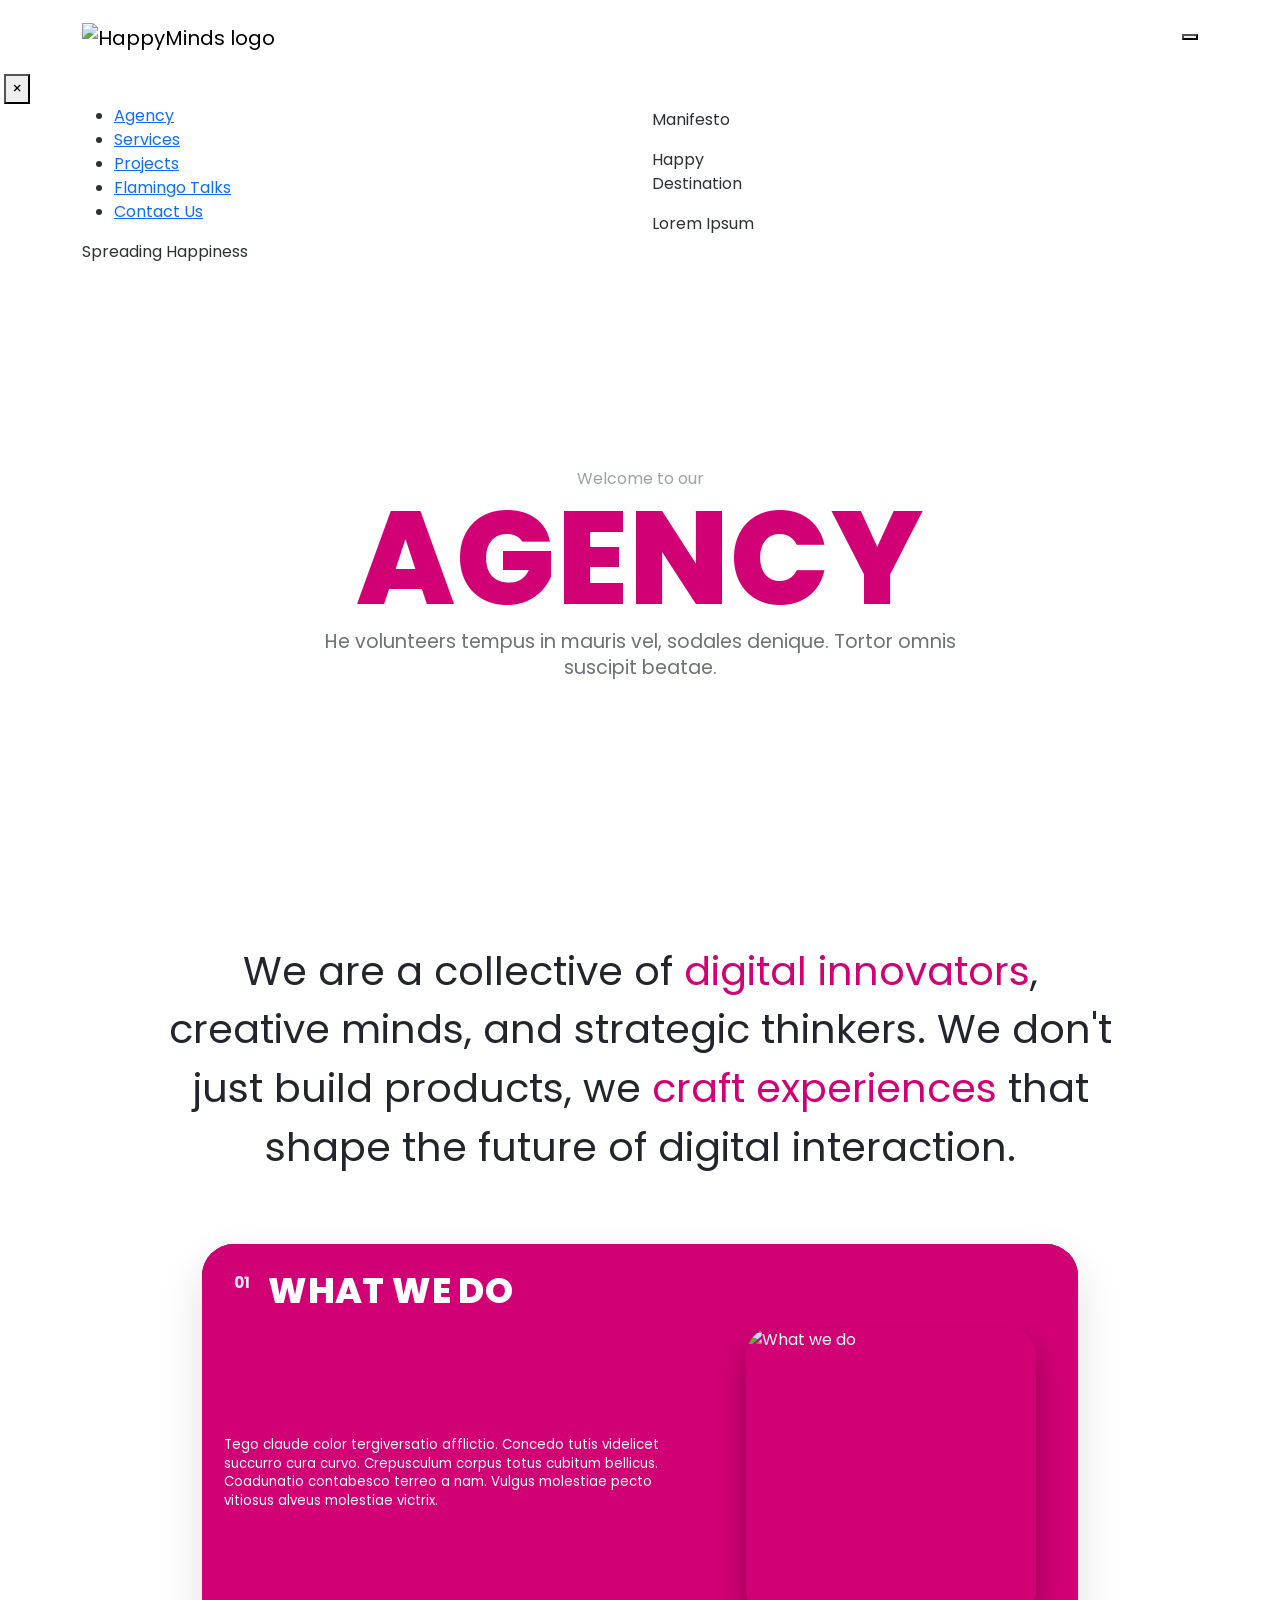
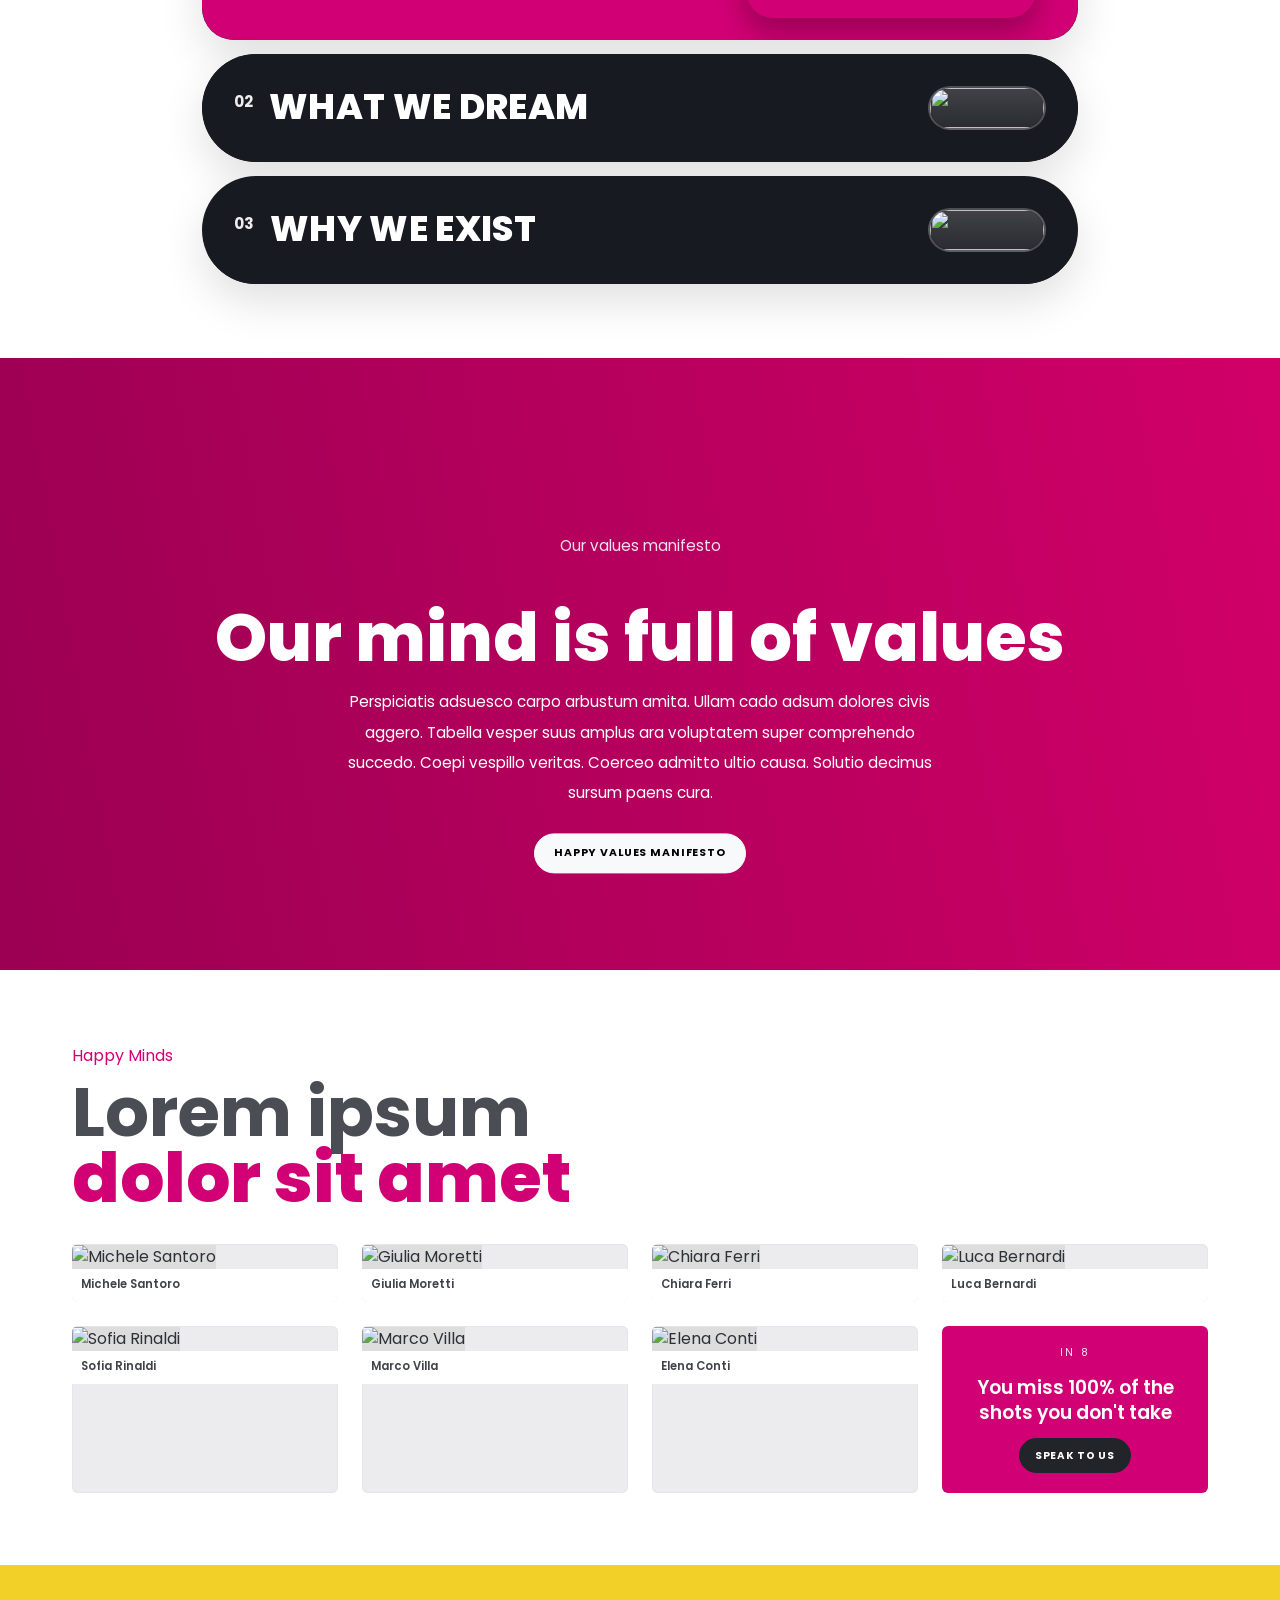
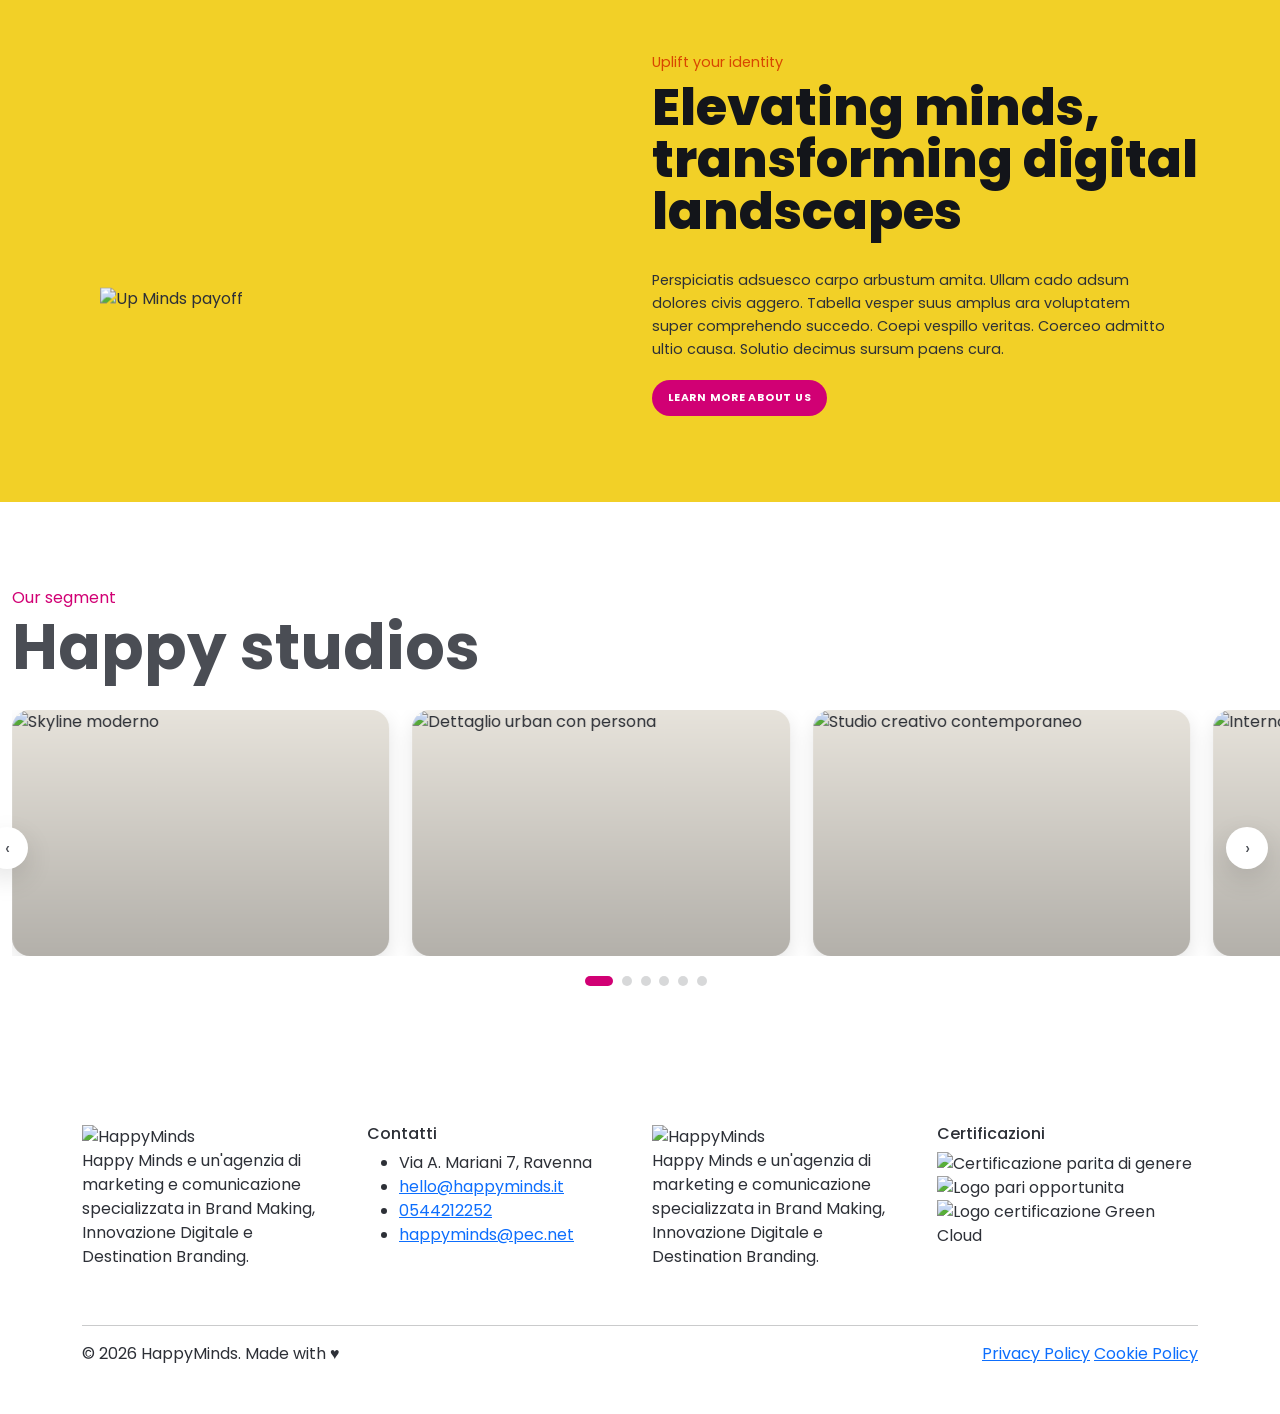
==== agency.html @ eda01fbb "Add files via upload" ====
﻿<!doctype html>
<html lang="it">
<head>
  <meta charset="utf-8" />
  <meta name="viewport" content="width=device-width, initial-scale=1" />
  <title>HappyMinds - Agency</title>
  <link href="https://cdn.jsdelivr.net/npm/bootstrap@5.3.3/dist/css/bootstrap.min.css" rel="stylesheet">
  <link rel="stylesheet" href="assets/css/variables.css">
  <link rel="stylesheet" href="assets/css/layout.css">
  <link rel="preconnect" href="https://fonts.googleapis.com">
  <link rel="preconnect" href="https://fonts.gstatic.com" crossorigin>
  <link href="https://fonts.googleapis.com/css2?family=Barlow+Condensed:wght@600;700;800&family=Poppins:wght@400;500;600;700;800;900&display=swap" rel="stylesheet">
  <style>
    :root {
      --magenta: #d10074;
      --yellow: #f2d027;
      --dark: #171a20;
      --paper: #f2f2f3;
      --text: #2d3037;
      --muted: #656973;
      --soft-stroke: #e8e9ec;
    }

    body {
      margin: 0;
      font-family: "Poppins", sans-serif;
      color: var(--text);
      overflow-x: hidden;
    }

    .container-xl {
      max-width: 1160px;
    }

    .hero {
      position: relative;
      min-height: 620px;
      background:
        linear-gradient(180deg, rgba(255,255,255,.2) 0%, rgba(255,255,255,.38) 100%),
        url("assets/img/background testata agency.jpg") center center / cover no-repeat;
      display: flex;
      align-items: center;
      overflow: hidden;
      isolation: isolate;
    }

    .hero-copy {
      text-align: center;
      width: 100%;
    }

    .hero-copy .kicker {
      color: #99A1AF;
      margin-bottom: .55rem;
    }

    .hero-copy h1 {
      color: var(--magenta);
      font-weight: 800;
      letter-spacing: .01em;
      text-transform: uppercase;
      margin: 0;
      line-height: .9;
      font-size: clamp(4rem, 11vw, 8.2rem);
    }

    .hero-copy .sub {
      margin: .7rem auto 0;
      color: #6d717a;
      font-size: 1.2rem;
      max-width: 50vw;
      line-height: 1.35;
    }

    .hero-mark {
      color: var(--magenta);
      font-size: 1.15rem;
      margin-top: .8rem;
      line-height: 1;
    }

    .intro {
      padding: 58px 0 52px;
    }

    .intro .statement {
      font-size: clamp(1.6rem, 3.1vw, 2.96rem);
      line-height: 1.48;
      text-align: center;
      max-width: 980px;
      margin: 0 auto;
      font-weight: 400;
      color: #22252b;
    }

    .intro .statement .mag {
      color: var(--magenta);
    }

    .accordion-shell {
      padding: 16px 0 60px;
    }

    .accordion-wrap {
      max-width: 900px;
      margin-inline: auto;
    }

    .what-accordion .accordion-item {
      border: 0;
      margin-bottom: 14px;
      background: var(--dark);
      border-radius: 999px;
      overflow: hidden;
      box-shadow: 0 18px 44px rgba(16, 9, 14, .12);
    }

    .what-accordion .accordion-button {
      border-radius: 999px;
      background: var(--dark);
      color: #fff;
      font-size: clamp(2rem, 2.8vw, 2.95rem);
      text-transform: uppercase;
      letter-spacing: .01em;
      box-shadow: none;
      padding: 2rem;
      gap: .8rem;
      min-height: 82px;
      align-items: center;
    }

    .what-accordion .accordion-button::after {
      display: none;
    }

    .what-accordion .accordion-button .num {
      font-family: "Poppins", sans-serif;
      font-size: .95rem;
      letter-spacing: .02em;
      opacity: .92;
      font-weight: 700;
      margin-right: .15rem;
      align-self: flex-start;
      margin-top: .42rem;
      min-width: 1.2rem;
    }

    .what-accordion .accordion-button:not(.collapsed) {
      background: var(--magenta);
      color: #fff;
      border-radius: 2rem 2rem 0 0;
      padding-top: 1.45rem;
      padding-right: 1.35rem;
      padding-bottom: .75rem;
    }

    .what-accordion .accordion-body {
      margin-top: 0;
      border-radius: 0 0 2rem 2rem;
      padding: .12rem 1.35rem 1.35rem;
      background: var(--magenta);
      color: #fff;
    }

    .what-accordion .accordion-item:has(.accordion-button:not(.collapsed)) {
      border-radius: 2rem;
    }

    .what-accordion .accordion-title {
      display: block;
      line-height: .92;
      font-weight: 800;
      flex: 1 1 auto;
    }

    .what-accordion .accordion-button.collapsed .accordion-title {
      max-width: none;
      white-space: nowrap;
    }

    .what-accordion .accordion-button:not(.collapsed) .accordion-title {
      white-space: normal;
    }

    .what-lead {
      font-size: .83rem;
      line-height: 1.42;
      margin: 0;
    }

    .what-img {
      width: min(100%, 290px);
      aspect-ratio: 1;
      border-radius: 1.7rem;
      object-fit: cover;
      display: block;
      margin-inline: auto;
      box-shadow: 0 14px 28px rgba(0,0,0,.28);
    }

    .accordion-thumb {
      margin-left: auto;
      border-radius: 999px;
      width: 118px;
      height: 44px;
      border: 2px solid rgba(255,255,255,.16);
      background: linear-gradient(180deg, rgba(255,255,255,.18) 0%, rgba(255,255,255,.08) 100%);
      overflow: hidden;
      flex: 0 0 auto;
      box-shadow: inset 0 0 0 1px rgba(0,0,0,.12);
      transition: width .2s ease, opacity .2s ease, margin .2s ease, border-width .2s ease;
    }

    .accordion-thumb img {
      width: 100%;
      height: 100%;
      object-fit: cover;
      display: block;
    }

    .what-accordion .accordion-button:not(.collapsed) .accordion-thumb {
      width: 0;
      opacity: 0;
      margin-left: 0;
      border-width: 0;
    }

    .what-accordion .accordion-body .row {
      align-items: center;
      --bs-gutter-x: 1.8rem;
    }

    .values {
      position: relative;
      padding: 15vh 0;
      background: linear-gradient(-100deg, #D10068 0%, #9B0052 100%);
      color: #fff;
      overflow: hidden;
      isolation: isolate;
    }

    .values::before {
      content: "";
      position: absolute;
      inset: 0;
      background: url("assets/img/wordcloud 1.png") center center / cover no-repeat;
      z-index: 0;
      pointer-events: none;
      transform: translate3d(0, var(--parallax-bg, 0px), 0) scale(1.06);
      transform-origin: center center;
    }

    .values-inner {
      max-width: 70vw;
      margin-inline: auto;
      text-align: center;
      position: relative;
      z-index: 1;
      transform: translate3d(0, var(--parallax-content, 0px), 0);
    }

    .values .kicker {
      margin-bottom: 5vh;
      opacity: .88;
    }

    .values h2 {
      font-size: clamp(2.3rem, 5.2vw, 4.35rem);
      line-height: .95;
      font-weight: 800;
      margin-bottom: 1.1rem;
    }

    .values p {
      margin: 0 auto 1.5rem;
      max-width: 600px;
      font-size: .95rem;
      line-height: 2;
    }

    .btn-manifesto {
      border-radius: 999px;
      font-size: .67rem;
      text-transform: uppercase;
      letter-spacing: .08em;
      padding: .68rem 1.2rem;
      font-weight: 700;
    }

    .flamingos {
      padding: 74px 0 72px;
    }

    .flamingos .kicker {
      color: var(--magenta);
      margin-bottom: .7rem;
    }

    .flamingos h2 {
      font-size: clamp(2.35rem, 5.4vw, 4.8rem);
      line-height: .96;
      margin-bottom: 2.05rem;
      font-weight: 700;
      color: #4a4d54;
    }

    .flamingos h2 .mag {
      color: var(--magenta);
      font-weight: 800;
    }

    .member-card {
      display: block;
      border: 0;
      border-radius: 6px;
      overflow: hidden;
      background: #ececef;
      box-shadow: inset 0 0 0 1px #e4e6ea;
      height: 100%;
      color: inherit;
      text-decoration: none;
      transition: transform 0.22s ease, box-shadow 0.22s ease;
    }

    .member-card:hover {
      transform: translateY(-4px);
      box-shadow: 0 16px 34px rgba(26, 26, 26, 0.1), inset 0 0 0 1px #e4e6ea;
    }

    .member-card img {
      width: 100%;
      aspect-ratio: 1 / 1.06;
      object-fit: cover;
      background: #ddd;
    }

    .member-card .meta {
      font-size: .72rem;
      font-weight: 600;
      color: #3f4249;
      padding: .45rem .55rem .56rem;
      background: #fff;
    }

    .cta-member {
      background: var(--magenta);
      color: #fff;
      border: 0;
      border-radius: 6px;
      min-height: 100%;
      display: flex;
      align-items: center;
      justify-content: center;
      text-align: center;
      padding: 1.2rem;
    }

    .cta-member h3 {
      font-size: 1.18rem;
      line-height: 1.28;
      margin: 0 0 .8rem;
      font-weight: 600;
    }

    .cta-member .btn {
      border-radius: 999px;
      font-size: .64rem;
      text-transform: uppercase;
      letter-spacing: .07em;
      padding: .58rem .94rem;
      font-weight: 700;
    }

    .uplift {
      background:
        var(--yellow) url("assets/img/texture-upminds-desktop.jpg") center calc(50% + var(--parallax-bg, 0px)) / cover no-repeat;
      padding: 86px 0;
    }

    .uplift-graphic {
      min-height: 320px;
      border-radius: 3px;
      display: grid;
      place-items: center;
      position: relative;
      overflow: hidden;
      padding: 1.5rem;
      transform: translate3d(0, var(--parallax-content, 0px), 0);
    }

    .uplift-graphic::after {
      display: none;
    }

    .uplift-graphic img {
      max-width: min(100%, 500px);
      width: 100%;
      height: auto;
      display: block;
      object-fit: contain;
    }

    .uplift-copy .kicker {
      color: #d84600;
      margin-bottom: .46rem;
    }

    .uplift-copy h2 {
      font-size: clamp(2.25rem, 4vw, 3.6rem);
      line-height: 1.02;
      margin-bottom: 2rem;
      color: #13151a;
      font-weight: 800;
    }

    .uplift-copy p {
      font-size: .9rem;
      line-height: 1.58;
      max-width: 520px;
      margin-bottom: 1.2rem;
    }

    .uplift-copy .btn {
      border-radius: 999px;
      background: var(--magenta);
      border: 0;
      color: #fff;
      font-size: .67rem;
      text-transform: uppercase;
      letter-spacing: .07em;
      padding: .64rem 1rem;
      font-weight: 700;
    }

    .studios {
      padding: 84px 0 90px;
    }

    .studios .container-xxl {
      padding-inline: calc(var(--bs-gutter-x) * .5);
    }

    .studios .kicker {
      color: var(--magenta);
      margin-bottom: .52rem;
    }

    .studios h2 {
      font-size: clamp(2.35rem, 4.9vw, 4.35rem);
      color: #4a4d54;
      line-height: .95;
      margin-bottom: 2rem;
      font-weight: 700;
    }

    .studios-carousel {
      position: relative;
      --studios-gap: clamp(16px, 1.8vw, 24px);
      --studios-peek: clamp(42px, 7vw, 96px);
      --studio-cols: 3;
      --studios-arrow-offset: clamp(10px, 2vw, 28px);
      padding-inline: 0;
      margin-right: calc(50% - 50vw);
    }

    .studios-viewport {
      overflow: hidden;
    }

    .studios-track {
      display: flex;
      gap: var(--studios-gap);
      transition: transform .45s cubic-bezier(.22, 1, .36, 1);
      will-change: transform;
    }

    .studio-slide {
      flex: 0 0 calc((100% - ((var(--studio-cols) - 1) * var(--studios-gap)) - var(--studios-peek)) / var(--studio-cols));
    }

    .studios-nav {
      display: flex;
      align-items: center;
      justify-content: center;
      margin-top: 1.25rem;
    }

    .studios-arrow {
      position: absolute;
      top: 50%;
      transform: translateY(-50%);
      width: 42px;
      height: 42px;
      background: #ffffff;
      border: 0;
      border-radius: 999px;
      box-shadow: 0 10px 28px rgba(0,0,0,.12);
      display: inline-flex;
      align-items: center;
      justify-content: center;
      color: #4a4d54;
      transition: transform .2s ease, opacity .2s ease;
    }

    .studios-arrow[data-studios-prev] {
      left: calc(-1 * var(--studios-arrow-offset));
    }

    .studios-arrow[data-studios-next] {
      right: max(12px, env(safe-area-inset-right));
    }

    .studios-arrow:hover {
      transform: translateY(calc(-50% - 1px));
    }

    .studios-arrow:disabled {
      opacity: .45;
      cursor: default;
      transform: translateY(-50%);
    }

    .studios-arrow span {
      font-size: 1.15rem;
      line-height: 1;
    }

    .studios-indicators {
      display: inline-flex;
      align-items: center;
      gap: .55rem;
    }

    .studios-indicator {
      width: 10px;
      height: 10px;
      border-radius: 999px;
      border: 0;
      padding: 0;
      background: rgba(74, 77, 84, .22);
      transition: width .25s ease, background-color .25s ease;
    }

    .studios-indicator.is-active {
      width: 28px;
      background: var(--magenta);
    }

    .studio-card,
    .studio-img {
      border-radius: 18px;
      min-height: 246px;
      height: 100%;
    }

    .studio-card {
      position: relative;
      overflow: hidden;
      background: #ebe7df;
      border: 0;
      box-shadow: 0 8px 22px rgba(0,0,0,.11);
    }

    .studio-note {
      position: absolute;
      left: 16px;
      right: 16px;
      bottom: 16px;
      background: rgba(255,255,255,.82);
      backdrop-filter: blur(6px);
      border-radius: 12px;
      padding: .92rem .96rem;
      box-shadow: 0 2px 8px rgba(0,0,0,.08);
      opacity: 0;
      transform: translateY(16px);
      transition: opacity .25s ease, transform .25s ease;
      z-index: 2;
    }

    .studio-note h6 {
      margin: 0 0 .32rem;
      font-size: .85rem;
      font-weight: 700;
      color: #2f3137;
    }

    .studio-note p {
      margin: 0;
      font-size: .73rem;
      color: #575b64;
      line-height: 1.4;
    }

    .studio-img {
      width: 100%;
      object-fit: cover;
      box-shadow: 0 8px 20px rgba(0,0,0,.11);
      display: block;
    }

    .studio-card::after {
      content: "";
      position: absolute;
      inset: 0;
      background: linear-gradient(180deg, rgba(0,0,0,.02) 0%, rgba(0,0,0,.24) 100%);
      z-index: 1;
      pointer-events: none;
    }

    .studio-card:hover .studio-note,
    .studio-card:focus-within .studio-note {
      opacity: 1;
      transform: translateY(0);
    }

    @media (max-width: 991px) {
      .hero {
        min-height: 540px;
      }

      .hero-copy {
        margin-top: 52px;
      }

      .accordion-wrap {
        max-width: 720px;
      }

      .values,
      .flamingos,
      .uplift,
      .studios {
        padding-block: 64px;
      }

      .studios-carousel {
        --studio-cols: 2;
        --studios-peek: 74px;
        --studios-arrow-offset: 0px;
      }
    }

    @media (max-width: 767px) {
      .hero-copy .sub {
        font-size: .74rem;
      }

      .intro {
        padding: 46px 0 38px;
      }

      .intro .statement {
        font-size: clamp(1.3rem, 6.5vw, 2rem);
      }

      .accordion-shell {
        padding: 8px 0 48px;
      }

      .what-accordion .accordion-button {
        font-size: 1.42rem;
        min-height: 70px;
        padding: .82rem .95rem;
        gap: .68rem;
      }

      .what-accordion .accordion-button .num {
        font-size: .8rem;
        margin-top: .25rem;
      }

      .what-accordion .accordion-body {
        padding: .15rem .95rem .95rem;
      }

      .what-accordion .accordion-title {
        max-width: none;
      }

      .accordion-thumb {
        width: 78px;
        height: 34px;
      }

      .what-lead {
        max-width: 100%;
      }

      .what-img {
        width: min(100%, 240px);
      }

      .values h2,
      .flamingos h2,
      .studios h2,
      .uplift-copy h2 {
        line-height: 1;
      }

      .studio-card,
      .studio-img {
        min-height: 214px;
      }

      .studios-carousel {
        --studio-cols: 1;
        --studios-peek: 54px;
        margin-right: calc(50% - 50vw);
      }

      .studio-note {
        opacity: 1;
        transform: none;
      }

      .studios-arrow {
        display: none;
      }
    }

    @media (prefers-reduced-motion: reduce) {
      .values::before,
      .values-inner,
      .uplift,
      .uplift-graphic {
        transform: none !important;
      }
    }
  </style>
</head>
<body>
  <!-- Global Navbar Component -->
<!-- Bootstrap 5.3 required -->
<nav class="navbar navbar-agency navbar-agency--inner py-3">
  <div class="container d-flex justify-content-between align-items-center">
    <a class="navbar-brand" href="index.html" aria-label="HappyMinds home">
      <img class="navbar-logo" src="assets/img/logo menu dark.png" alt="HappyMinds logo">
    </a>
    <button class="menu-toggle" type="button" aria-label="Open menu" data-overlay-open>
      <span class="menu-lines" aria-hidden="true"></span>
    </button>
  </div>
</nav>

<div class="agency-overlay" id="agencyOverlay" aria-hidden="true">
  <img class="overlay-watermark" src="assets/img/logo menu light.png" alt="" aria-hidden="true">
  <button class="overlay-close" type="button" aria-label="Close menu" data-overlay-close>×</button>

  <div class="container overlay-content d-flex flex-column">
    <div class="row g-4 flex-grow-1 align-items-center">
      <div class="col-md-6 d-flex flex-column justify-content-center">
        <ul class="overlay-nav">
          <li><a href="agency.html" data-overlay-link>Agency</a></li>
          <li><a href="#services" data-overlay-link>Services</a></li>
          <li><a href="projects.html" data-overlay-link>Projects</a></li>
          <li><a href="#flamingo-talks" data-overlay-link>Flamingo Talks</a></li>
          <li><a href="#contact" data-overlay-link>Contact Us</a></li>
        </ul>
      </div>

      <div class="col-md-6 d-flex flex-column justify-content-center gap-3">
        <div class="overlay-box">Manifesto</div>
        <div class="overlay-box">Happy<br>Destination</div>
        <div class="overlay-box">Lorem Ipsum</div>
      </div>
    </div>

    <div class="overlay-footer-note">Spreading Happiness</div>
  </div>
</div>

<script>
  (function () {
    var overlay = document.getElementById('agencyOverlay');
    var openBtn = document.querySelector('[data-overlay-open]');
    var closeBtn = document.querySelector('[data-overlay-close]');
    var links = document.querySelectorAll('[data-overlay-link]');

    if (!overlay || !openBtn || !closeBtn) return;

    var openOverlay = function () {
      overlay.classList.add('active');
      overlay.setAttribute('aria-hidden', 'false');
      document.body.classList.add('overlay-open');
    };

    var closeOverlay = function () {
      overlay.classList.remove('active');
      overlay.setAttribute('aria-hidden', 'true');
      document.body.classList.remove('overlay-open');
    };

    openBtn.addEventListener('click', openOverlay);
    closeBtn.addEventListener('click', closeOverlay);

    links.forEach(function (link) {
      link.addEventListener('click', closeOverlay);
    });

    document.addEventListener('keydown', function (event) {
      if (event.key === 'Escape') {
        closeOverlay();
      }
    });
  })();
</script>
<header class="hero container-fluid px-0">
    <div class="container-xl hero-copy">
      <p class="kicker">Welcome to our</p>
      <h1 class="display-1">Agency</h1>
      <p class="sub">He volunteers tempus in mauris vel, sodales denique. Tortor omnis suscipit beatae.</p>
    </div>
  </header>

  <main>
    <section class="intro">
      <div class="container-xl">
        <p class="statement">
          We are a collective of <span class="mag">digital innovators</span>,<br>
          creative minds, and strategic thinkers. We don't just build products, we <span class="mag">craft experiences</span>
          that shape the future of digital interaction.
        </p>
      </div>
    </section>

    <section class="accordion-shell" id="services">
      <div class="container-xl accordion-wrap">
        <div class="accordion what-accordion" id="whatAccordion">
          <div class="accordion-item">
            <h2 class="accordion-header" id="headingOne">
              <button class="accordion-button" type="button" data-bs-toggle="collapse" data-bs-target="#collapseOne" aria-expanded="true" aria-controls="collapseOne">
                <span class="num">01</span>
                <span class="accordion-title">What We Do</span>
                <span class="accordion-thumb" aria-hidden="true">
                  <img src="https://images.unsplash.com/photo-1517701550927-30cf4ba1f2f0?q=80&w=900&auto=format&fit=crop" alt="">
                </span>
              </button>
            </h2>
            <div id="collapseOne" class="accordion-collapse collapse show" aria-labelledby="headingOne" data-bs-parent="#whatAccordion">
              <div class="accordion-body">
                <div class="row g-3 align-items-center">
                  <div class="col-md-7">
                    <p class="what-lead">
                      Tego claude color tergiversatio afflictio. Concedo tutis videlicet succurro cura curvo.
                      Crepusculum corpus totus cubitum bellicus. Coadunatio contabesco terreo a nam. Vulgus molestiae
                      pecto vitiosus alveus molestiae victrix.
                    </p>
                  </div>
                  <div class="col-md-5">
                    <img class="what-img" src="https://images.unsplash.com/photo-1517701550927-30cf4ba1f2f0?q=80&w=900&auto=format&fit=crop" alt="What we do">
                  </div>
                </div>
              </div>
            </div>
          </div>

          <div class="accordion-item">
            <h2 class="accordion-header" id="headingTwo">
              <button class="accordion-button collapsed" type="button" data-bs-toggle="collapse" data-bs-target="#collapseTwo" aria-expanded="false" aria-controls="collapseTwo">
                <span class="num">02</span>
                <span class="accordion-title">What We Dream</span>
                <span class="accordion-thumb" aria-hidden="true">
                  <img src="https://images.unsplash.com/photo-1498050108023-c5249f4df085?q=80&w=900&auto=format&fit=crop" alt="">
                </span>
              </button>
            </h2>
            <div id="collapseTwo" class="accordion-collapse collapse" aria-labelledby="headingTwo" data-bs-parent="#whatAccordion">
              <div class="accordion-body">
                <div class="row g-3 align-items-center">
                  <div class="col-md-7">
                    <p class="what-lead">
                      Immaginiamo ecosistemi creativi dove strategia, tecnologia e cultura visiva convivono in modo naturale.
                      Ogni progetto nasce per espandere possibilita, non per replicare formule gia viste.
                    </p>
                  </div>
                  <div class="col-md-5">
                    <img class="what-img" src="https://images.unsplash.com/photo-1498050108023-c5249f4df085?q=80&w=900&auto=format&fit=crop" alt="What we dream">
                  </div>
                </div>
              </div>
            </div>
          </div>

          <div class="accordion-item">
            <h2 class="accordion-header" id="headingThree">
              <button class="accordion-button collapsed" type="button" data-bs-toggle="collapse" data-bs-target="#collapseThree" aria-expanded="false" aria-controls="collapseThree">
                <span class="num">03</span>
                <span class="accordion-title">Why We Exist</span>
                <span class="accordion-thumb" aria-hidden="true">
                  <img src="https://images.unsplash.com/photo-1485827404703-89b55fcc595e?q=80&w=900&auto=format&fit=crop" alt="">
                </span>
              </button>
            </h2>
            <div id="collapseThree" class="accordion-collapse collapse" aria-labelledby="headingThree" data-bs-parent="#whatAccordion">
              <div class="accordion-body">
                <div class="row g-3 align-items-center">
                  <div class="col-md-7">
                    <p class="what-lead">
                      Esistiamo per costruire connessioni che abbiano un impatto concreto su persone, brand e territori.
                      Il nostro lavoro prende forma quando identita e risultati riescono a stare nello stesso spazio.
                    </p>
                  </div>
                  <div class="col-md-5">
                    <img class="what-img" src="https://images.unsplash.com/photo-1485827404703-89b55fcc595e?q=80&w=900&auto=format&fit=crop" alt="Why we exist">
                  </div>
                </div>
              </div>
            </div>
          </div>
        </div>
      </div>
    </section>

    <section class="values" id="flamingo-talks" data-parallax-section>
      <div class="container-xl values-inner">
        <p class="kicker">Our values manifesto</p>
        <h2>Our mind is full of values</h2>
        <p>
          Perspiciatis adsuesco carpo arbustum amita. Ullam cado adsum dolores civis aggero.
          Tabella vesper suus amplus ara voluptatem super comprehendo succedo. Coepi vespillo veritas.
          Coerceo admitto ultio causa. Solutio decimus sursum paens cura.
        </p>
        <a href="#" class="btn btn-light btn-manifesto">Happy values manifesto</a>
      </div>
    </section>

    <section class="flamingos" id="projects">
      <div class="container-xl">
        <p class="kicker">Happy Minds</p>
        <h2>Lorem ipsum<br><span class="mag">dolor sit amet</span></h2>

        <div class="row row-cols-1 row-cols-md-4 g-3 g-md-4">
          <div class="col">
            <a class="member-card" href="team-member.html?member=michele-santoro" aria-label="Apri il profilo di Michele Santoro">
              <img src="https://images.unsplash.com/photo-1517423440428-a5a00ad493e8?q=80&w=900&auto=format&fit=crop" alt="Michele Santoro">
              <div class="meta">Michele Santoro</div>
            </a>
          </div>
          <div class="col">
            <a class="member-card" href="team-member.html?member=giulia-moretti" aria-label="Apri il profilo di Giulia Moretti">
              <img src="https://images.unsplash.com/photo-1521119989659-a83eee488004?q=80&w=900&auto=format&fit=crop" alt="Giulia Moretti">
              <div class="meta">Giulia Moretti</div>
            </a>
          </div>
          <div class="col">
            <a class="member-card" href="team-member.html?member=chiara-ferri" aria-label="Apri il profilo di Chiara Ferri">
              <img src="https://images.unsplash.com/photo-1554151228-14d9def656e4?q=80&w=900&auto=format&fit=crop" alt="Chiara Ferri">
              <div class="meta">Chiara Ferri</div>
            </a>
          </div>
          <div class="col">
            <a class="member-card" href="team-member.html?member=luca-bernardi" aria-label="Apri il profilo di Luca Bernardi">
              <img src="https://images.unsplash.com/photo-1542178243-bc20204b769f?q=80&w=900&auto=format&fit=crop" alt="Luca Bernardi">
              <div class="meta">Luca Bernardi</div>
            </a>
          </div>
          <div class="col">
            <a class="member-card" href="team-member.html?member=sofia-rinaldi" aria-label="Apri il profilo di Sofia Rinaldi">
              <img src="https://images.unsplash.com/photo-1484863137850-59afcfe05386?q=80&w=900&auto=format&fit=crop" alt="Sofia Rinaldi">
              <div class="meta">Sofia Rinaldi</div>
            </a>
          </div>
          <div class="col">
            <a class="member-card" href="team-member.html?member=marco-villa" aria-label="Apri il profilo di Marco Villa">
              <img src="https://images.unsplash.com/photo-1521572163474-6864f9cf17ab?q=80&w=900&auto=format&fit=crop" alt="Marco Villa">
              <div class="meta">Marco Villa</div>
            </a>
          </div>
          <div class="col">
            <a class="member-card" href="team-member.html?member=elena-conti" aria-label="Apri il profilo di Elena Conti">
              <img src="https://images.unsplash.com/photo-1519085360753-af0119f7cbe7?q=80&w=900&auto=format&fit=crop" alt="Elena Conti">
              <div class="meta">Elena Conti</div>
            </a>
          </div>
          <div class="col">
            <article class="cta-member d-flex align-items-center">
              <div>
                <p class="text-uppercase" style="font-size:.62rem;letter-spacing:.22em;opacity:.92;">In 8</p>
                <h3>You miss 100% of the shots you don't take</h3>
                <a class="btn btn-dark" href="#">Speak to us</a>
              </div>
            </article>
          </div>
        </div>
      </div>
    </section>

    <section class="uplift" data-parallax-section>
      <div class="container-xl">
        <div class="row g-4 align-items-center">
          <div class="col-lg-6">
            <div class="uplift-graphic">
              <img src="assets/img/up-minds-payoff.png" alt="Up Minds payoff">
            </div>
          </div>
          <div class="col-lg-6 uplift-copy">
            <p class="kicker">Uplift your identity</p>
            <h2>Elevating minds,<br>transforming digital landscapes</h2>
            <p>
              Perspiciatis adsuesco carpo arbustum amita. Ullam cado adsum dolores civis aggero.
              Tabella vesper suus amplus ara voluptatem super comprehendo succedo. Coepi vespillo veritas.
              Coerceo admitto ultio causa. Solutio decimus sursum paens cura.
            </p>
            <a href="#" class="btn">Learn More About Us</a>
          </div>
        </div>
      </div>
    </section>

    <section class="studios">
      <div class="container-xxl">
        <p class="kicker">Our segment</p>
        <h2>Happy studios</h2>
        <div class="studios-carousel" data-studios-carousel>
          <div class="studios-viewport">
            <div class="studios-track" data-studios-track>
              <div class="studio-slide">
                <article class="studio-card">
                  <img class="studio-img" src="https://images.unsplash.com/photo-1480714378408-67cf0d13bc1b?q=80&w=1200&auto=format&fit=crop" alt="Skyline moderno">
                  <div class="studio-note">
                    <h6>Studio 1</h6>
                    <p>We make works that blend aesthetics and strategy and create memorable interactions between place and people.</p>
                  </div>
                </article>
              </div>
              <div class="studio-slide">
                <article class="studio-card">
                  <img class="studio-img" src="https://images.unsplash.com/photo-1499744937866-d7e566a20a61?q=80&w=1200&auto=format&fit=crop" alt="Dettaglio urban con persona">
                  <div class="studio-note">
                    <h6>Studio 2</h6>
                    <p>Editorial environments, modern skylines and branded spaces become visual systems with a strong narrative tone.</p>
                  </div>
                </article>
              </div>
              <div class="studio-slide">
                <article class="studio-card">
                  <img class="studio-img" src="https://images.unsplash.com/photo-1511818966892-d7d671e672a2?q=80&w=1200&auto=format&fit=crop" alt="Studio creativo contemporaneo">
                  <div class="studio-note">
                    <h6>Studio 3</h6>
                    <p>We shape visual identities for places and people, translating culture into clear and memorable experiences.</p>
                  </div>
                </article>
              </div>
              <div class="studio-slide">
                <article class="studio-card">
                  <img class="studio-img" src="https://images.unsplash.com/photo-1505693416388-ac5ce068fe85?q=80&w=1200&auto=format&fit=crop" alt="Interno architettonico luminoso">
                  <div class="studio-note">
                    <h6>Studio 4</h6>
                    <p>Spatial storytelling, exhibition design and contemporary interiors come together in cohesive brand directions.</p>
                  </div>
                </article>
              </div>
              <div class="studio-slide">
                <article class="studio-card">
                  <img class="studio-img" src="https://images.unsplash.com/photo-1460317442991-0ec209397118?q=80&w=1200&auto=format&fit=crop" alt="Skyline con architetture verticali">
                  <div class="studio-note">
                    <h6>Studio 5</h6>
                    <p>Every frame is designed to connect ambition, positioning and visual impact across digital and physical touchpoints.</p>
                  </div>
                </article>
              </div>
              <div class="studio-slide">
                <article class="studio-card">
                  <img class="studio-img" src="https://images.unsplash.com/photo-1505691938895-1758d7feb511?q=80&w=1200&auto=format&fit=crop" alt="Dettaglio urbano con persona">
                  <div class="studio-note">
                    <h6>Studio 6</h6>
                    <p>We combine strategy and atmosphere to build projects that feel editorial, human and sharply recognizable.</p>
                  </div>
                </article>
              </div>
            </div>
          </div>
          <div class="studios-nav">
            <div class="studios-indicators" data-studios-indicators aria-label="Studios pagination"></div>
          </div>
          <button class="studios-arrow" type="button" data-studios-prev aria-label="Previous studio">
            <span aria-hidden="true">‹</span>
          </button>
          <button class="studios-arrow" type="button" data-studios-next aria-label="Next studio">
            <span aria-hidden="true">›</span>
          </button>
        </div>
      </div>
    </section>
  </main>

    <!-- Global Footer Component -->
<!-- Bootstrap 5.3 required -->
<footer class="footer-agency py-5" id="contact">
  <div class="container">
    <div class="row g-4">
      <div class="col-md-6 col-lg-3">
        <img class="footer-logo" src="assets/img/happy-minds-logo-orizzontale-bianco footer.png" alt="HappyMinds">
        <p class="footer-copy">Happy Minds e un'agenzia di marketing e comunicazione specializzata in Brand Making, Innovazione Digitale e Destination Branding.</p>
        <div class="d-flex gap-2">
          <a class="social-icon" href="#" aria-label="LinkedIn"><img src="assets/img/linkedin.png" alt=""></a>
          <a class="social-icon" href="#" aria-label="Instagram"><img src="assets/img/instagram.png" alt=""></a>
          <a class="social-icon" href="#" aria-label="Facebook"><img src="assets/img/facebook.png" alt=""></a>
          <a class="social-icon" href="#" aria-label="TikTok"><img src="assets/img/tiktok.png" alt=""></a>
        </div>
      </div>

      <div class="col-md-6 col-lg-3">
        <h6 class="footer-title">Contatti</h6>
        <ul class="footer-contact-list">
          <li><span class="footer-contact-link"><span class="footer-contact-icon"><img src="assets/img/indirizzo.png" alt=""></span><span>Via A. Mariani 7, Ravenna</span></span></li>
          <li><a class="footer-contact-link" href="mailto:hello@happyminds.it"><span class="footer-contact-icon"><img src="assets/img/mail.png" alt=""></span><span>hello@happyminds.it</span></a></li>
          <li><a class="footer-contact-link" href="tel:+390544212252"><span class="footer-contact-icon"><img src="assets/img/telefono.png" alt=""></span><span>0544212252</span></a></li>
          <li><a class="footer-contact-link" href="mailto:happyminds@pec.net"><span class="footer-contact-icon"><img src="assets/img/mail.png" alt=""></span><span>happyminds@pec.net</span></a></li>
        </ul>
      </div>

      <div class="col-md-6 col-lg-3">
        <img class="footer-logo" src="assets/img/happy-minds-logo-orizzontale-bianco footer.png" alt="HappyMinds">
        <p class="footer-copy">Happy Minds e un'agenzia di marketing e comunicazione specializzata in Brand Making, Innovazione Digitale e Destination Branding.</p>
        <div class="d-flex gap-2">
          <a class="social-icon" href="#" aria-label="LinkedIn"><img src="assets/img/linkedin.png" alt=""></a>
          <a class="social-icon" href="#" aria-label="Instagram"><img src="assets/img/instagram.png" alt=""></a>
          <a class="social-icon" href="#" aria-label="Facebook"><img src="assets/img/facebook.png" alt=""></a>
          <a class="social-icon" href="#" aria-label="TikTok"><img src="assets/img/tiktok.png" alt=""></a>
        </div>
      </div>

      <div class="col-md-6 col-lg-3">
        <h6 class="footer-title">Certificazioni</h6>
        <div class="footer-badges">
          <img class="footer-badge-logo footer-badge-logo--parity" src="assets/img/certificazione parità genere.png" alt="Certificazione parita di genere">
          <img class="footer-badge-logo footer-badge-logo--opportunity" src="assets/img/Pari_Opportunita.jpg" alt="Logo pari opportunita">
          <img class="footer-badge-logo footer-badge-logo--green" src="assets/img/green cloud.png" alt="Logo certificazione Green Cloud">
        </div>
      </div>
    </div>

    <hr class="footer-divider">
    <div class="footer-bottom d-flex flex-column flex-md-row justify-content-between gap-2">
      <span>© 2026 HappyMinds. Made with <span class="made-with">♥</span></span>
      <div class="footer-bottom-links">
        <a href="#">Privacy Policy</a>
        <a href="#">Cookie Policy</a>
      </div>
    </div>
  </div>
</footer>

  <script>
    (function () {
      const sections = Array.from(document.querySelectorAll("[data-parallax-section]"));
      const reducedMotion = window.matchMedia("(prefers-reduced-motion: reduce)");

      if (!sections.length || reducedMotion.matches) return;

      let ticking = false;

      function updateParallax() {
        const viewportHeight = window.innerHeight;

        sections.forEach(function (section) {
          const rect = section.getBoundingClientRect();
          const progress = (viewportHeight - rect.top) / (viewportHeight + rect.height);
          const centered = progress - 0.5;
          const bgOffset = centered * 90;
          const contentOffset = centered * -32;

          section.style.setProperty("--parallax-bg", bgOffset.toFixed(2) + "px");
          section.style.setProperty("--parallax-content", contentOffset.toFixed(2) + "px");
        });

        ticking = false;
      }

      function requestTick() {
        if (!ticking) {
          ticking = true;
          window.requestAnimationFrame(updateParallax);
        }
      }

      window.addEventListener("scroll", requestTick, { passive: true });
      window.addEventListener("resize", requestTick);
      requestTick();
    })();
  </script>

  <script>
    (function () {
      const carousel = document.querySelector("[data-studios-carousel]");
      if (!carousel) return;

      const track = carousel.querySelector("[data-studios-track]");
      const prev = carousel.querySelector("[data-studios-prev]");
      const next = carousel.querySelector("[data-studios-next]");
      const indicators = carousel.querySelector("[data-studios-indicators]");
      const AUTO_DELAY = 7000;

      const originals = Array.from(track.children).map(function (slide) {
        return slide.cloneNode(true);
      });

      let current = 0;
      let visible = 3;
      let cloneCount = 3;
      let isJumping = false;
      let autoplayId = null;

      function getVisibleCount() {
        if (window.innerWidth <= 767) return 1;
        if (window.innerWidth <= 991) return 2;
        return 3;
      }

      function getGap() {
        return parseFloat(getComputedStyle(track).gap) || 0;
      }

      function logicalIndex() {
        return ((current - cloneCount) % originals.length + originals.length) % originals.length;
      }

      function buildTrack() {
        track.innerHTML = "";

        const headClones = originals.slice(-cloneCount).map(function (slide) {
          const clone = slide.cloneNode(true);
          clone.setAttribute("aria-hidden", "true");
          return clone;
        });

        const tailClones = originals.slice(0, cloneCount).map(function (slide) {
          const clone = slide.cloneNode(true);
          clone.setAttribute("aria-hidden", "true");
          return clone;
        });

        headClones.concat(originals, tailClones).forEach(function (slide) {
          track.appendChild(slide.cloneNode(true));
        });
      }

      function buildIndicators() {
        indicators.innerHTML = "";
        for (let i = 0; i < originals.length; i += 1) {
          const button = document.createElement("button");
          button.type = "button";
          button.className = "studios-indicator";
          button.setAttribute("aria-label", "Go to studio " + (i + 1));
          button.addEventListener("click", function () {
            current = cloneCount + i;
            update();
            restartAutoplay();
          });
          indicators.appendChild(button);
        }
      }

      function update() {
        const slides = Array.from(track.children);
        const firstSlide = slides[0];
        if (!firstSlide) return;

        const gap = getGap();
        const step = firstSlide.getBoundingClientRect().width + gap;
        track.style.transform = "translate3d(" + (-current * step) + "px, 0, 0)";

        const dots = indicators.querySelectorAll(".studios-indicator");
        dots.forEach(function (dot, dotIndex) {
          dot.classList.toggle("is-active", dotIndex === logicalIndex());
        });
      }

      function setup() {
        visible = getVisibleCount();
        cloneCount = Math.max(visible + 1, 2);
        buildTrack();
        buildIndicators();
        current = cloneCount;
        track.style.transition = "none";
        update();
        requestAnimationFrame(function () {
          requestAnimationFrame(function () {
            track.style.transition = "transform .45s cubic-bezier(.22, 1, .36, 1)";
          });
        });
      }

      function goNext() {
        if (isJumping) return;
        current += 1;
        update();
      }

      function goPrev() {
        if (isJumping) return;
        current -= 1;
        update();
      }

      function restartAutoplay() {
        window.clearInterval(autoplayId);
        autoplayId = window.setInterval(goNext, AUTO_DELAY);
      }

      track.addEventListener("transitionend", function () {
        if (isJumping) return;

        if (current >= originals.length + cloneCount) {
          isJumping = true;
          current = cloneCount;
          track.style.transition = "none";
          update();
          requestAnimationFrame(function () {
            requestAnimationFrame(function () {
              track.style.transition = "transform .45s cubic-bezier(.22, 1, .36, 1)";
              isJumping = false;
            });
          });
        } else if (current < cloneCount) {
          isJumping = true;
          current = originals.length + cloneCount - 1;
          track.style.transition = "none";
          update();
          requestAnimationFrame(function () {
            requestAnimationFrame(function () {
              track.style.transition = "transform .45s cubic-bezier(.22, 1, .36, 1)";
              isJumping = false;
            });
          });
        }
      });

      next.addEventListener("click", function () {
        goNext();
        restartAutoplay();
      });

      prev.addEventListener("click", function () {
        goPrev();
        restartAutoplay();
      });

      carousel.addEventListener("mouseenter", function () {
        window.clearInterval(autoplayId);
      });

      carousel.addEventListener("mouseleave", function () {
        restartAutoplay();
      });

      window.addEventListener("resize", setup);
      setup();
      restartAutoplay();
    })();
  </script>


  <script src="https://cdn.jsdelivr.net/npm/bootstrap@5.3.3/dist/js/bootstrap.bundle.min.js"></script>
</body>
</html>
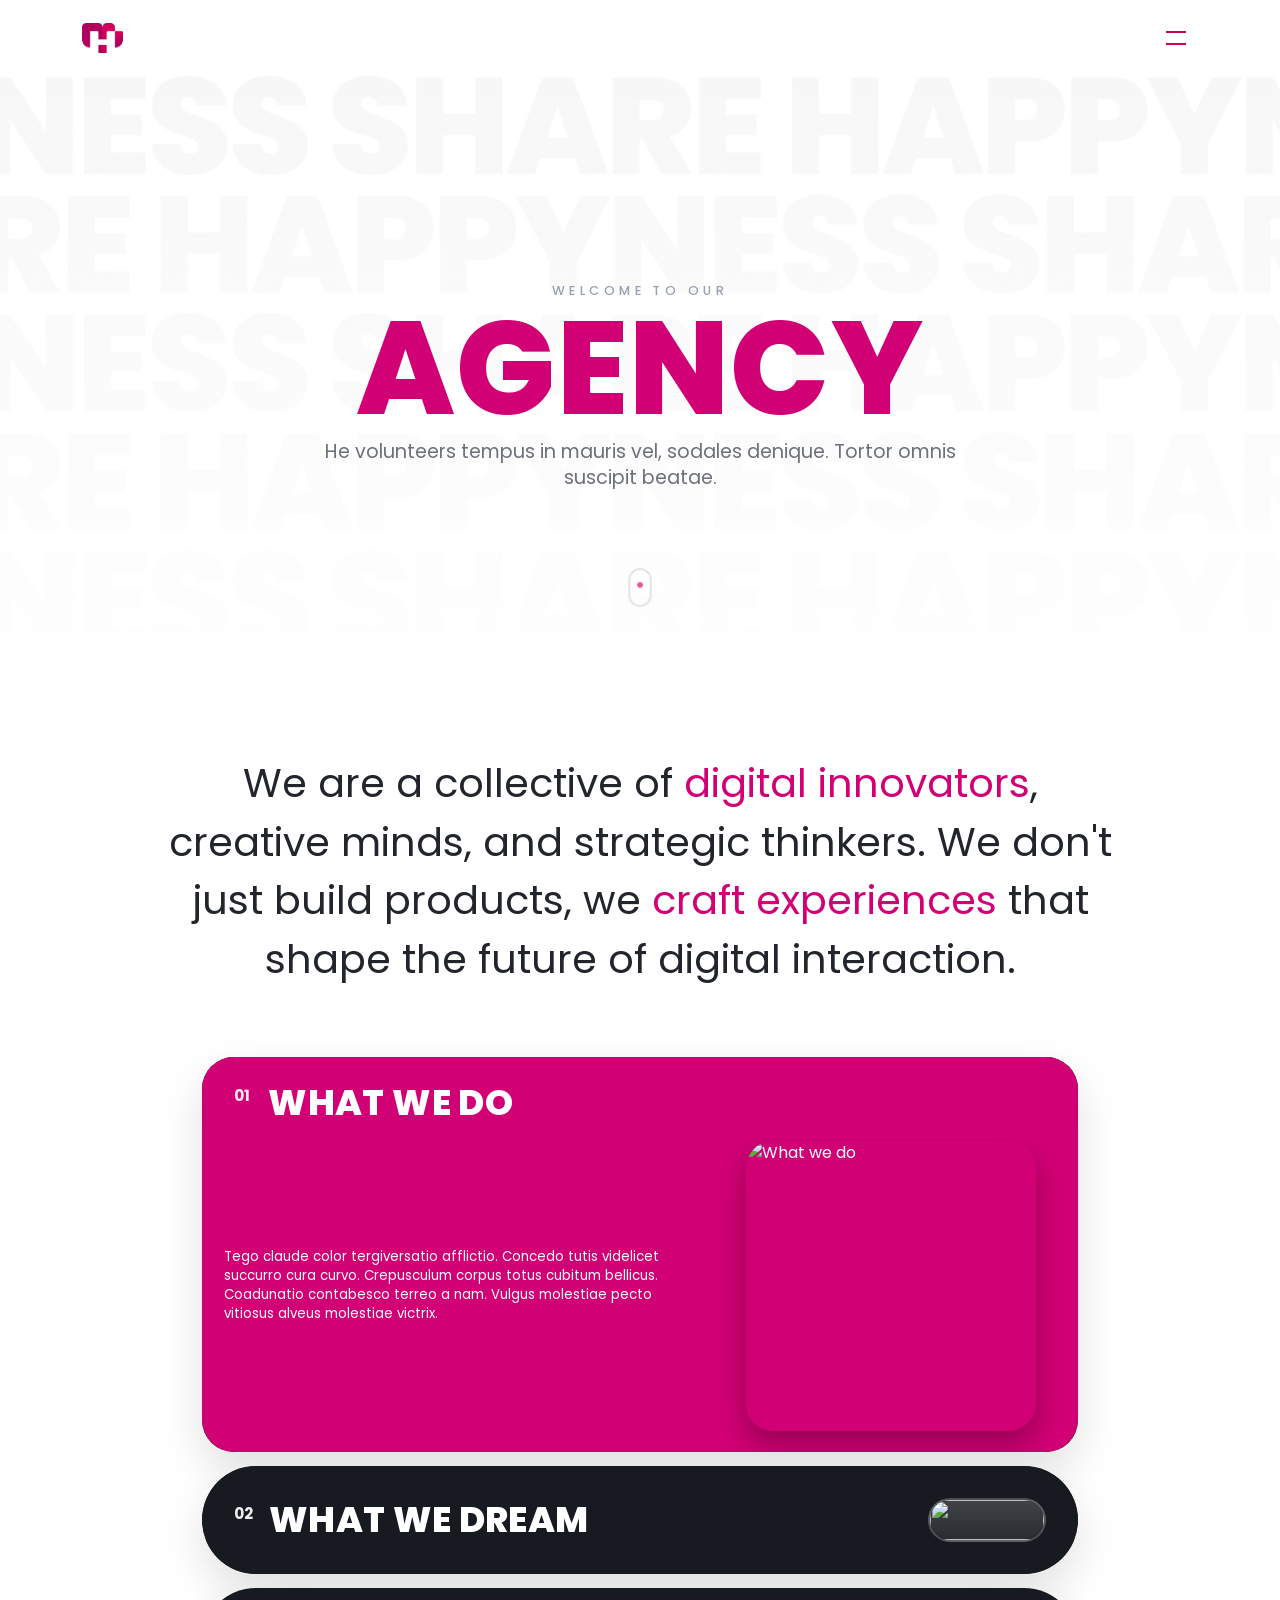
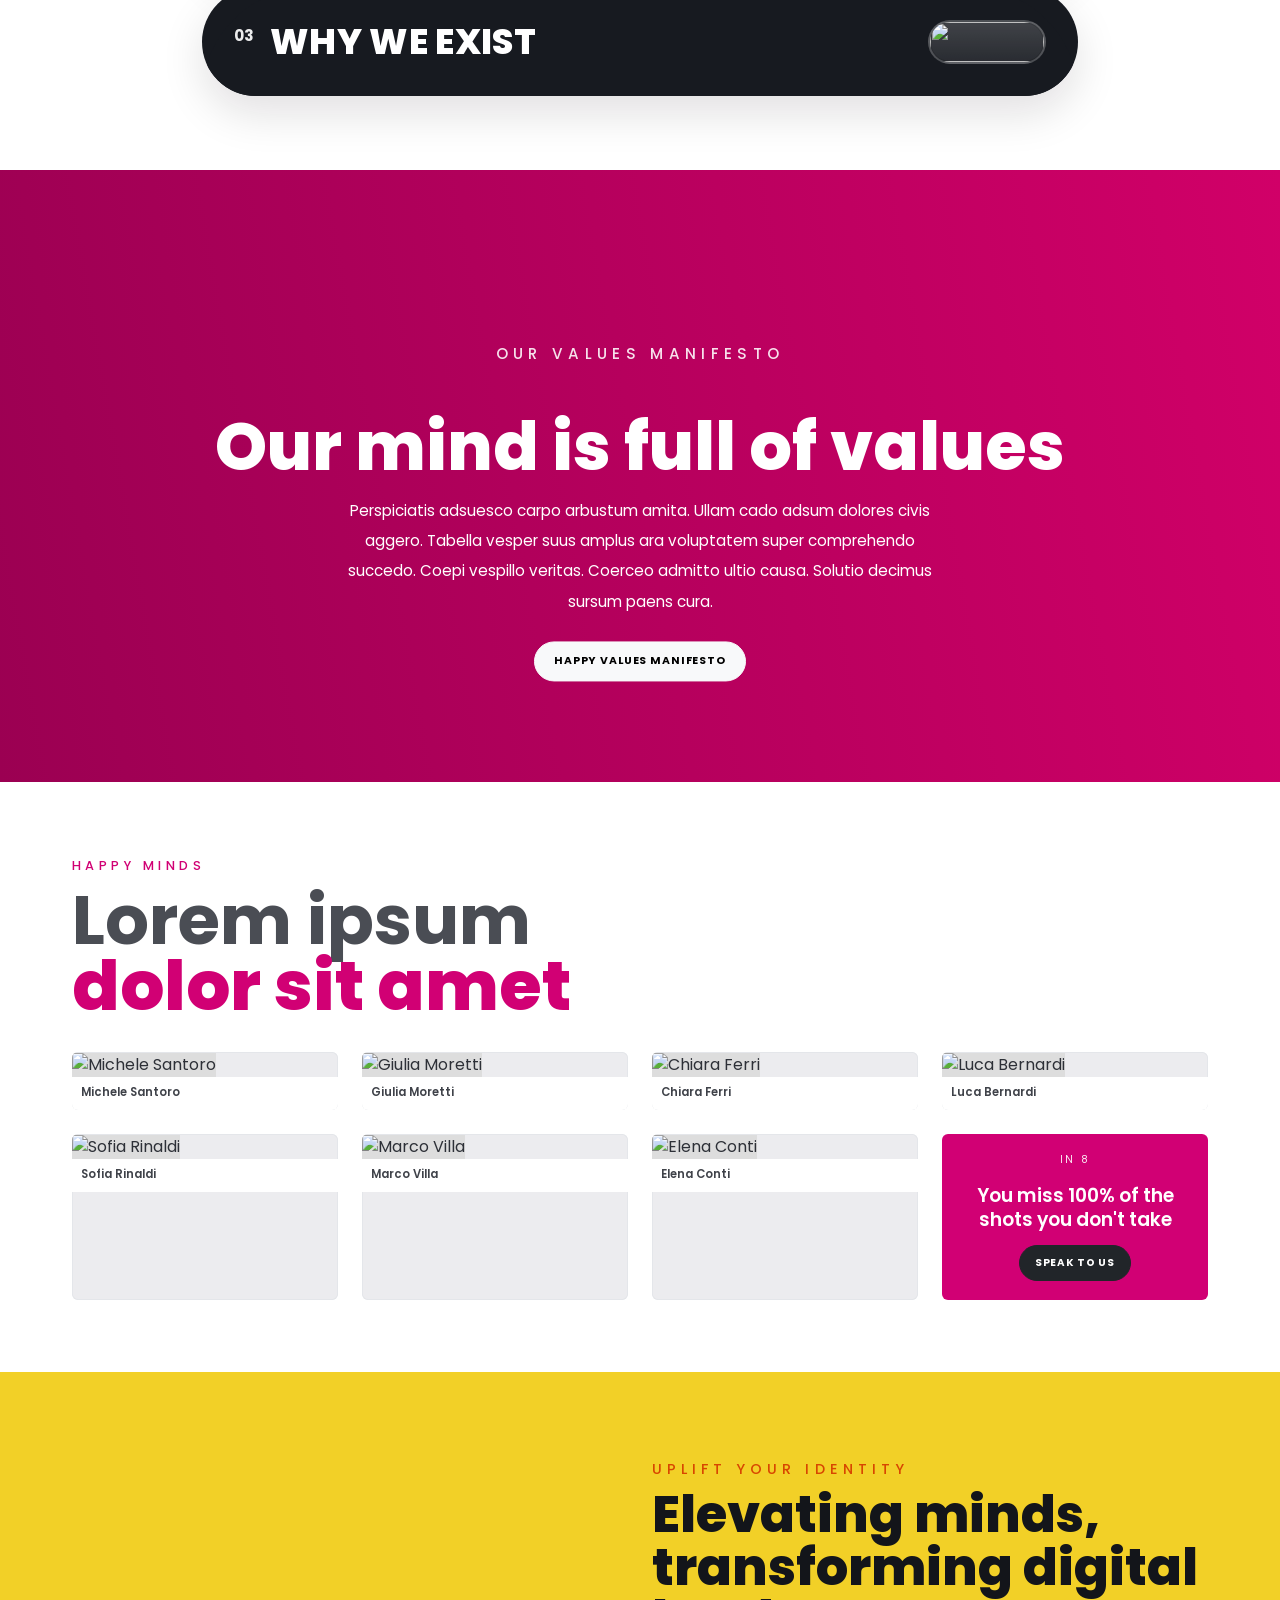
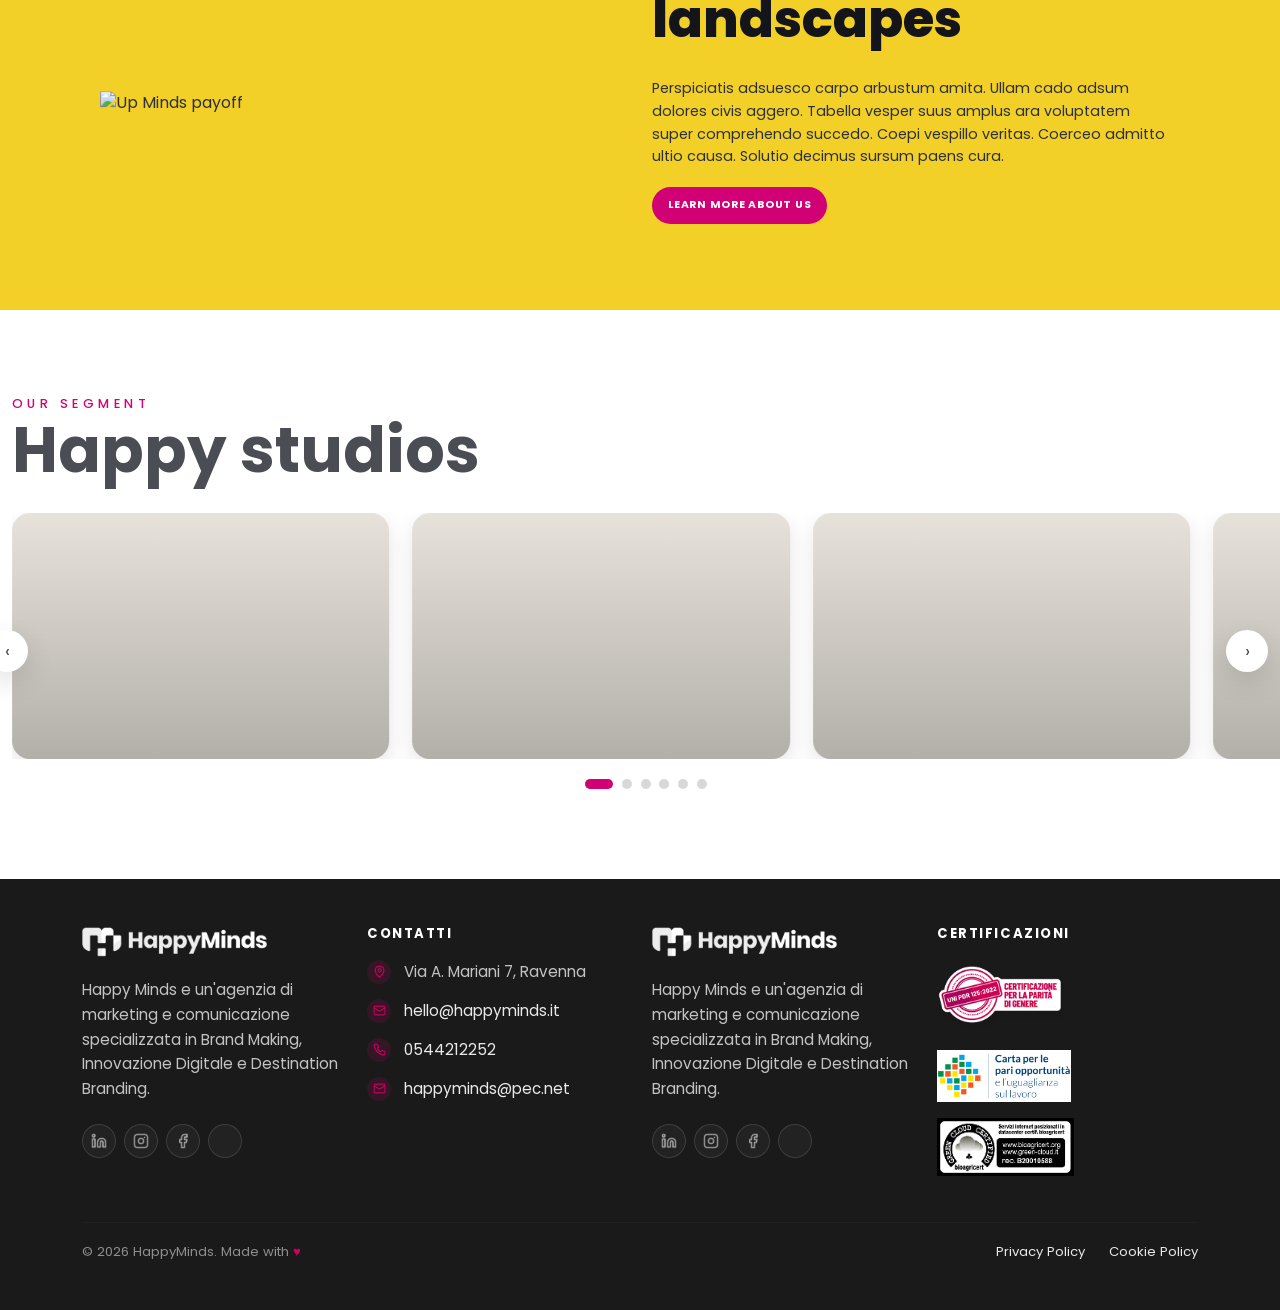
==== commit b972b625: "Cambio home" ====
--- a/agency.html
+++ b/agency.html
@@ -3,6 +3,7 @@
 <head>
   <meta charset="utf-8" />
   <meta name="viewport" content="width=device-width, initial-scale=1" />
+  <meta name="robots" content="noindex, nofollow">
   <title>HappyMinds - Agency</title>
   <link href="https://cdn.jsdelivr.net/npm/bootstrap@5.3.3/dist/css/bootstrap.min.css" rel="stylesheet">
   <link rel="stylesheet" href="assets/css/variables.css">
@@ -733,7 +734,7 @@
 <!-- Bootstrap 5.3 required -->
 <nav class="navbar navbar-agency navbar-agency--inner py-3">
   <div class="container d-flex justify-content-between align-items-center">
-    <a class="navbar-brand" href="index.html" aria-label="HappyMinds home">
+    <a class="navbar-brand" href="home-felice.html" aria-label="HappyMinds home">
       <img class="navbar-logo" src="assets/img/logo menu dark.png" alt="HappyMinds logo">
     </a>
     <button class="menu-toggle" type="button" aria-label="Open menu" data-overlay-open>
--- a/assets/css/variables.css
+++ b/assets/css/variables.css
@@ -0,0 +1,69 @@
+﻿@import url("https://fonts.googleapis.com/css2?family=Poppins:ital,wght@0,100;0,200;0,300;0,400;0,500;0,600;0,700;0,800;0,900;1,100;1,200;1,300;1,400;1,500;1,600;1,700;1,800;1,900&display=swap");
+
+:root {
+  --brand-magenta: #D0005a;
+  --brand-yellow: #F2D027;
+  --brand-dark: #1A1A1A;
+  --font-primary: "Poppins", sans-serif;
+  --border-radius-lg: 2rem;
+}
+
+body {
+  font-family: var(--font-primary);
+}
+
+/* Overlay Menu Variables */
+.full-screen-menu {
+    position: fixed;
+    top: 0;
+    left: 0;
+    width: 100%;
+    height: 100%;
+    background-color: #D10074;
+    z-index: 9999;
+    display: none; /* Nascosto di default */
+    opacity: 0;
+    transition: opacity 0.4s ease-in-out;
+}
+
+.full-screen-menu.active {
+    display: flex;
+    opacity: 1;
+}
+
+/* Stile per i box a destra nell'immagine */
+.menu-box {
+    background: rgba(0, 0, 0, 0.1);
+    border-radius: 2rem;
+    padding: 2rem;
+    margin-bottom: 1rem;
+    text-align: center;
+    color: white;
+    font-weight: 800;
+    text-transform: uppercase;
+}
+
+/* Angolo arrotondato custom per le immagini */
+.rounded-br-xl {
+    border-bottom-right-radius: 150px !important;
+}
+
+/* Effetto per il testo Typing (Placeholder) */
+.typing-trigger {
+    font-size: 8rem;
+    font-weight: 900;
+    color: #e9ecef; /* Grigio molto chiaro */
+    line-height: 1;
+}
+
+/* Card Blog con Overlay */
+.blog-card-main {
+    height: 400px;
+    background-size: cover;
+    background-position: center;
+    border-radius: 20px;
+    display: flex;
+    align-items: flex-end;
+    padding: 2rem;
+    color: white;
+}
--- a/assets/css/layout.css
+++ b/assets/css/layout.css
@@ -0,0 +1,399 @@
+﻿/* Utility classes shared across pages */
+.rounded-agency {
+  border-radius: var(--border-radius-lg) !important;
+}
+
+.btn-pill {
+  border-radius: 999px !important;
+  padding: 0.6rem 1.25rem;
+  font-weight: 600;
+  letter-spacing: 0.02em;
+  text-transform: uppercase;
+  font-size: 0.78rem;
+}
+
+.kicker {
+  font-size: .8rem;
+  letter-spacing: .35em;
+  text-transform: uppercase;
+  font-weight: 500;
+}
+
+.navbar-agency {
+  background: transparent;
+  position: relative;
+  width: 100%;
+  z-index: 1040;
+  transition: background-color .25s ease, box-shadow .25s ease, backdrop-filter .25s ease;
+}
+
+.navbar-agency--overlay {
+  position: absolute;
+  top: 0;
+  left: 0;
+  right: 0;
+}
+
+.navbar-agency .navbar-brand {
+  color: #ffffff;
+  font-weight: 700;
+  letter-spacing: 0.01em;
+}
+
+.navbar-agency--inner {
+  background: transparent;
+  box-shadow: none;
+  backdrop-filter: none;
+}
+
+.navbar-agency--inner .navbar-brand {
+  color: var(--brand-dark);
+}
+
+.navbar-logo {
+  height: 30px;
+  width: auto;
+  display: block;
+  transition: filter .25s ease, opacity .25s ease;
+}
+
+.menu-toggle {
+  width: 44px;
+  height: 44px;
+  border: 0;
+  background: transparent;
+  border-radius: 50%;
+  display: inline-flex;
+  align-items: center;
+  justify-content: center;
+  padding: 0;
+}
+
+.menu-toggle:focus {
+  outline: 0;
+  box-shadow: none;
+}
+
+.menu-lines {
+  width: 20px;
+  height: 14px;
+  position: relative;
+}
+
+.menu-lines::before,
+.menu-lines::after {
+  content: "";
+  position: absolute;
+  left: 0;
+  width: 100%;
+  border-top: 2px solid #ffffff;
+}
+
+.navbar-agency--inner .menu-lines::before,
+.navbar-agency--inner .menu-lines::after {
+  border-top-color: var(--brand-magenta);
+}
+
+.menu-lines::before { top: 0; }
+.menu-lines::after { bottom: 0; }
+
+.agency-overlay {
+  position: fixed;
+  inset: 0;
+  background: var(--brand-magenta);
+  z-index: 1055;
+  opacity: 0;
+  visibility: hidden;
+  pointer-events: none;
+  transform: scale(1.02);
+  transition: opacity .25s ease, transform .25s ease, visibility .25s;
+  overflow: hidden;
+}
+
+.agency-overlay.active {
+  opacity: 1;
+  visibility: visible;
+  pointer-events: auto;
+  transform: scale(1);
+}
+
+.overlay-watermark {
+  position: absolute;
+  inset: 50% auto auto 50%;
+  transform: translate(-50%, -48%);
+  width: clamp(360px, 56vw, 980px);
+  max-width: 82vw;
+  height: auto;
+  opacity: .16;
+  pointer-events: none;
+  user-select: none;
+  z-index: 0;
+}
+
+.overlay-content {
+  position: relative;
+  z-index: 1;
+  min-height: 100vh;
+  padding: 34px 0 28px;
+}
+
+.overlay-close {
+  position: absolute;
+  top: 20px;
+  right: 22px;
+  z-index: 2;
+  border: 0;
+  background: transparent;
+  color: #fff;
+  font-size: 2rem;
+  line-height: 1;
+  padding: 0;
+}
+
+.overlay-nav {
+  list-style: none;
+  margin: 0;
+  padding: 0;
+}
+
+.overlay-nav a {
+  color: #fff;
+  text-decoration: none;
+  font-size: clamp(2.2rem, 6vw, 4rem);
+  line-height: 1.04;
+  font-weight: 800;
+  text-transform: uppercase;
+  letter-spacing: .01em;
+  display: inline-block;
+  transition: transform .2s ease, color .2s ease;
+}
+
+.overlay-nav a:hover {
+  color: #ffd6ec;
+  transform: translateX(10px);
+}
+
+.overlay-box {
+  min-height: 170px;
+  border-radius: 2rem;
+  background: rgba(38, 0, 22, .28);
+  border: 1px solid rgba(255, 255, 255, .1);
+  color: #fff;
+  display: flex;
+  align-items: center;
+  justify-content: center;
+  text-align: center;
+  font-weight: 800;
+  text-transform: uppercase;
+  font-size: clamp(1.5rem, 2.7vw, 2.45rem);
+  line-height: 1.08;
+  padding: 1rem;
+}
+
+.overlay-footer-note {
+  color: rgba(255, 255, 255, .9);
+  font-size: .65rem;
+  letter-spacing: .35em;
+  text-transform: uppercase;
+  margin-top: 1.5rem;
+}
+
+body.overlay-open {
+  overflow: hidden;
+}
+
+.footer-agency {
+  background: var(--brand-dark);
+  color: #e9e9ec;
+  padding: clamp(56px, 7vw, 78px) 0 28px;
+}
+
+.footer-agency a {
+  color: #e9e9ec;
+  text-decoration: none;
+}
+
+.footer-agency a:hover {
+  color: #ffffff;
+}
+
+.social-icon {
+  width: 34px;
+  height: 34px;
+  border-radius: 50%;
+  display: inline-flex;
+  align-items: center;
+  justify-content: center;
+  border: 1px solid rgba(255, 255, 255, 0.12);
+  background: rgba(255, 255, 255, 0.04);
+  font-size: 0.72rem;
+  color: rgba(255, 255, 255, 0.9);
+}
+
+.social-icon img {
+  width: 16px;
+  height: 16px;
+  object-fit: contain;
+  display: block;
+}
+
+.footer-logo {
+  height: 30px;
+  width: auto;
+  display: block;
+  margin-bottom: 1.35rem;
+}
+
+.footer-title {
+  font-size: 0.82rem;
+  line-height: 1;
+  letter-spacing: 0.12em;
+  text-transform: uppercase;
+  font-weight: 700;
+  margin: 0 0 1.25rem;
+  color: #ffffff;
+}
+
+.footer-copy {
+  max-width: 290px;
+  font-size: 0.95rem;
+  line-height: 1.62;
+  color: rgba(233, 233, 236, 0.82);
+  margin: 0 0 1.4rem;
+}
+
+.footer-contact-list,
+.footer-policy-list {
+  list-style: none;
+  margin: 0;
+  padding: 0;
+}
+
+.footer-contact-list li,
+.footer-policy-list li {
+  position: relative;
+  padding-left: 1.15rem;
+  margin-bottom: 0.9rem;
+  font-size: 0.95rem;
+  line-height: 1.45;
+  color: rgba(233, 233, 236, 0.82);
+}
+
+.footer-policy-list li::before {
+  content: "";
+  position: absolute;
+  left: 0;
+  top: 0.45rem;
+  width: 6px;
+  height: 6px;
+  border-radius: 50%;
+  background: var(--brand-magenta);
+}
+
+.footer-contact-list li {
+  padding-left: 0;
+}
+
+.footer-contact-list li::before {
+  content: none;
+}
+
+.footer-contact-link {
+  display: inline-flex;
+  align-items: center;
+  gap: 0.8rem;
+}
+
+.footer-contact-icon {
+  width: 24px;
+  height: 24px;
+  border-radius: 50%;
+  display: inline-flex;
+  align-items: center;
+  justify-content: center;
+  background: rgba(209, 0, 116, 0.14);
+  color: var(--brand-magenta);
+  font-size: 0.72rem;
+  line-height: 1;
+  flex: 0 0 auto;
+}
+
+.footer-contact-icon img {
+  width: 13px;
+  height: 13px;
+  object-fit: contain;
+  display: block;
+}
+
+.footer-badges {
+  display: grid;
+  gap: 1rem;
+}
+
+.footer-badge-logo {
+  max-width: 100%;
+  height: auto;
+  display: block;
+  object-fit: contain;
+}
+
+.footer-badge-logo--parity {
+  max-height: 74px;
+}
+
+.footer-badge-logo--opportunity {
+  max-height: 52px;
+}
+
+.footer-badge-logo--green {
+  max-height: 58px;
+}
+
+.footer-divider {
+  border-color: rgba(255, 255, 255, 0.1) !important;
+  margin-top: clamp(30px, 4vw, 46px) !important;
+  margin-bottom: 1.2rem !important;
+}
+
+.footer-bottom {
+  color: rgba(233, 233, 236, 0.56);
+  font-size: 0.82rem;
+}
+
+.footer-bottom-links {
+  display: flex;
+  gap: 1.5rem;
+  flex-wrap: wrap;
+}
+
+.footer-bottom .made-with {
+  color: var(--brand-magenta);
+}
+
+@media (max-width: 767px) {
+  .overlay-content {
+    padding-top: 72px;
+    padding-bottom: 18px;
+  }
+
+  .overlay-box {
+    min-height: 120px;
+    border-radius: 1.25rem;
+  }
+
+  .overlay-footer-note {
+    margin-top: 1rem;
+  }
+
+  .footer-logo {
+    height: 28px;
+  }
+
+  .footer-copy {
+    max-width: 100%;
+  }
+
+  .footer-bottom-links {
+    gap: 0.85rem;
+  }
+}
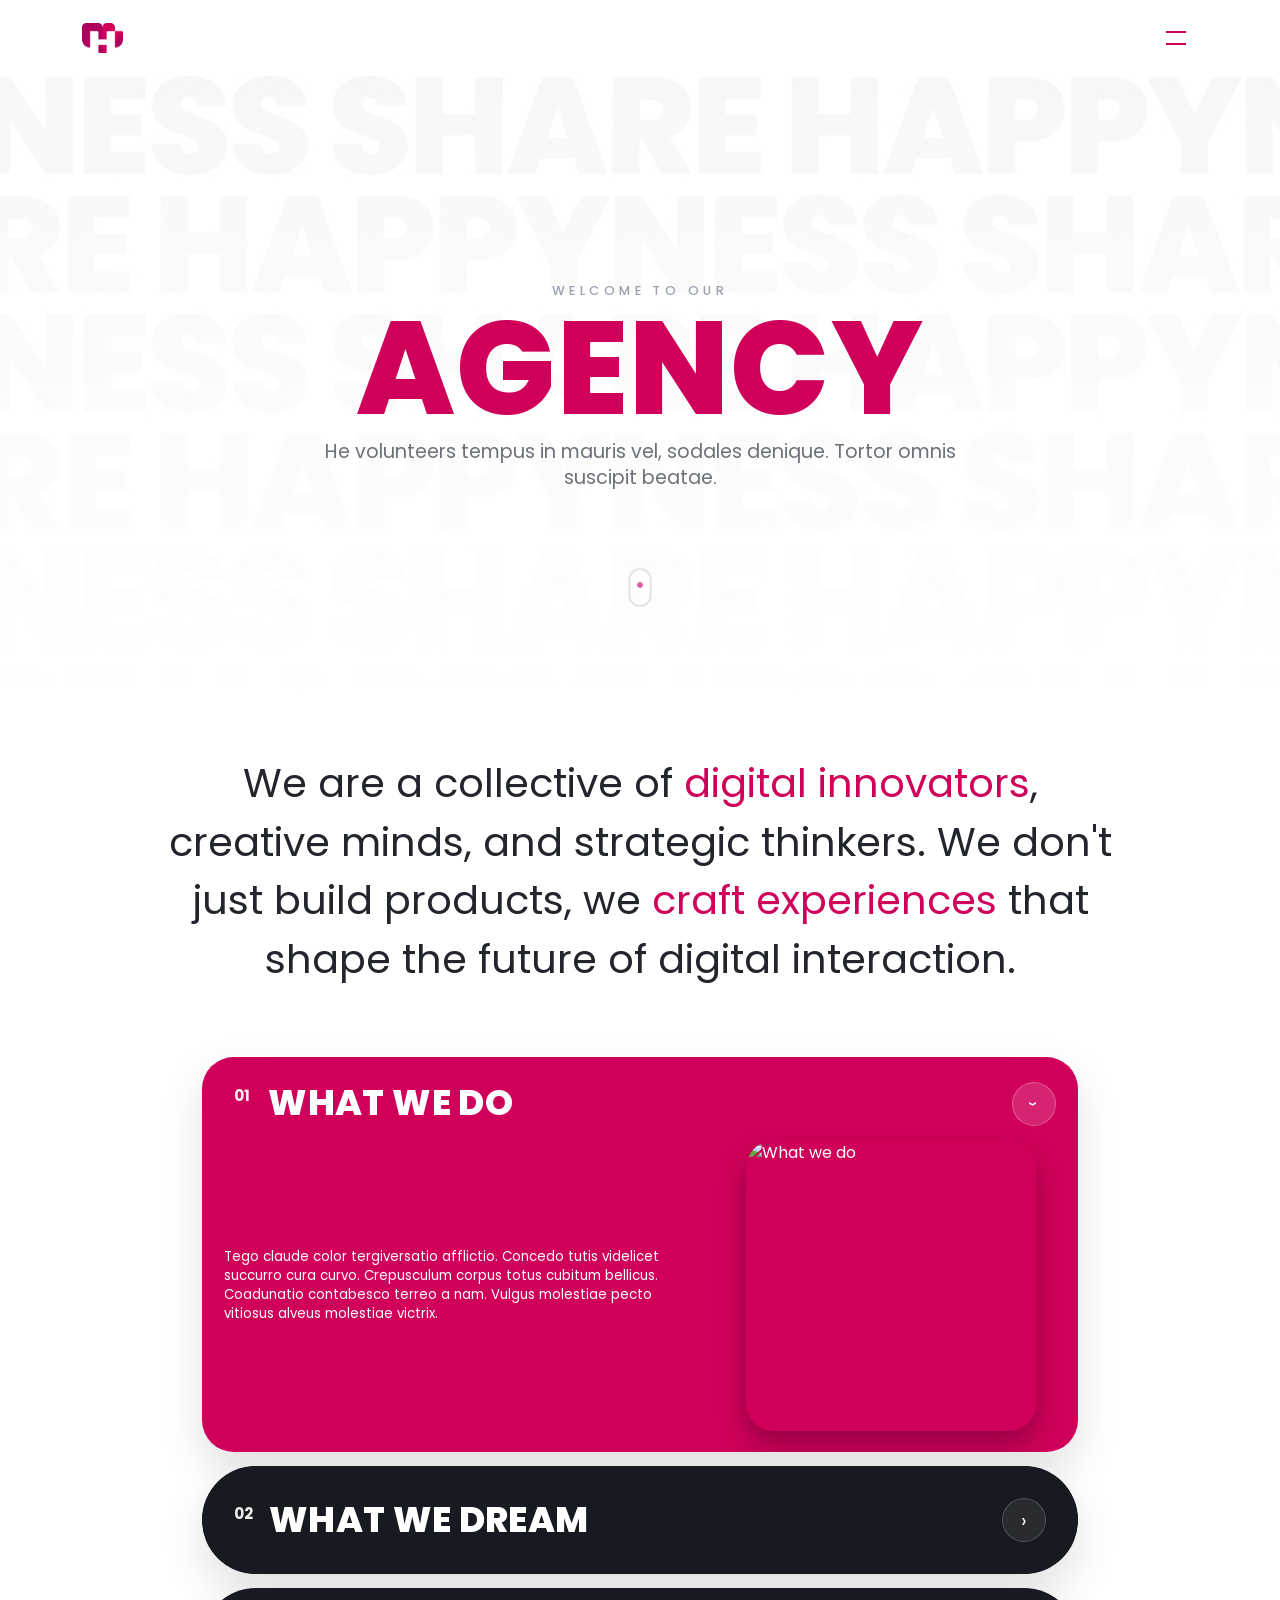
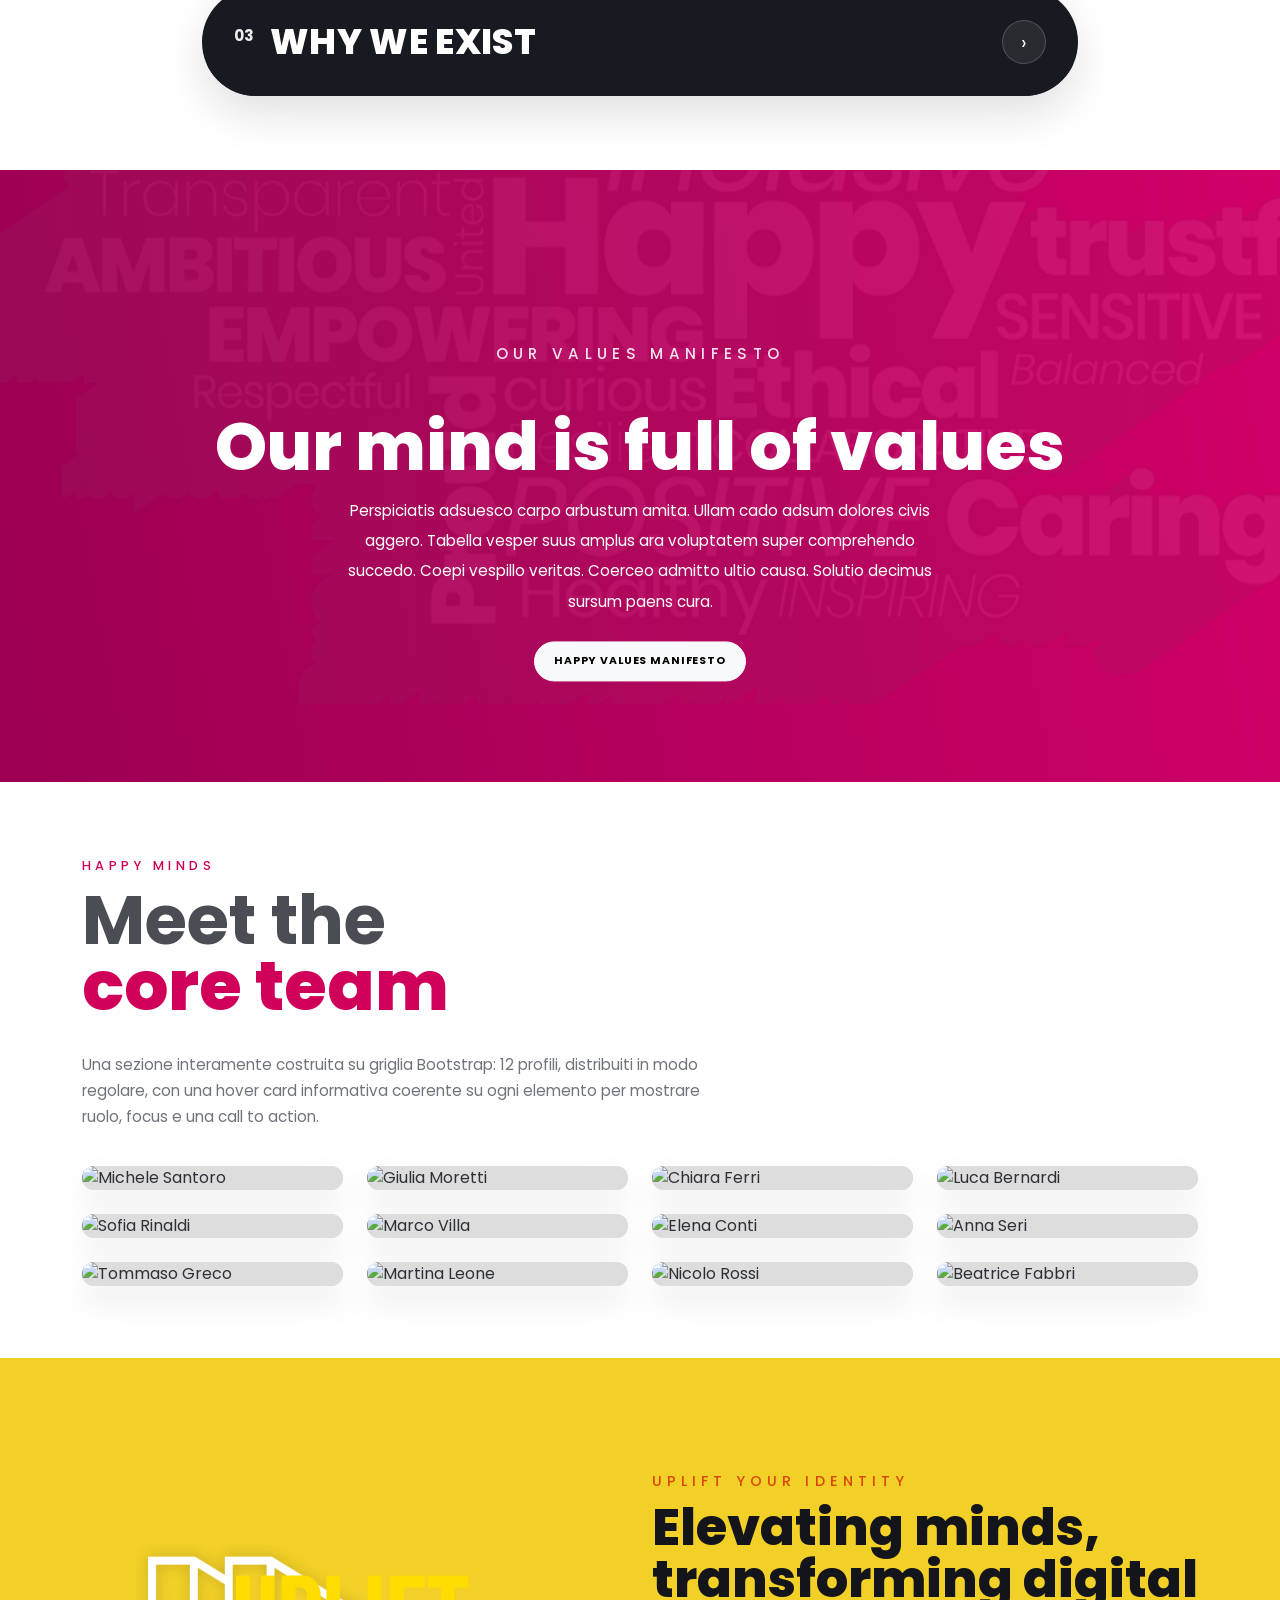
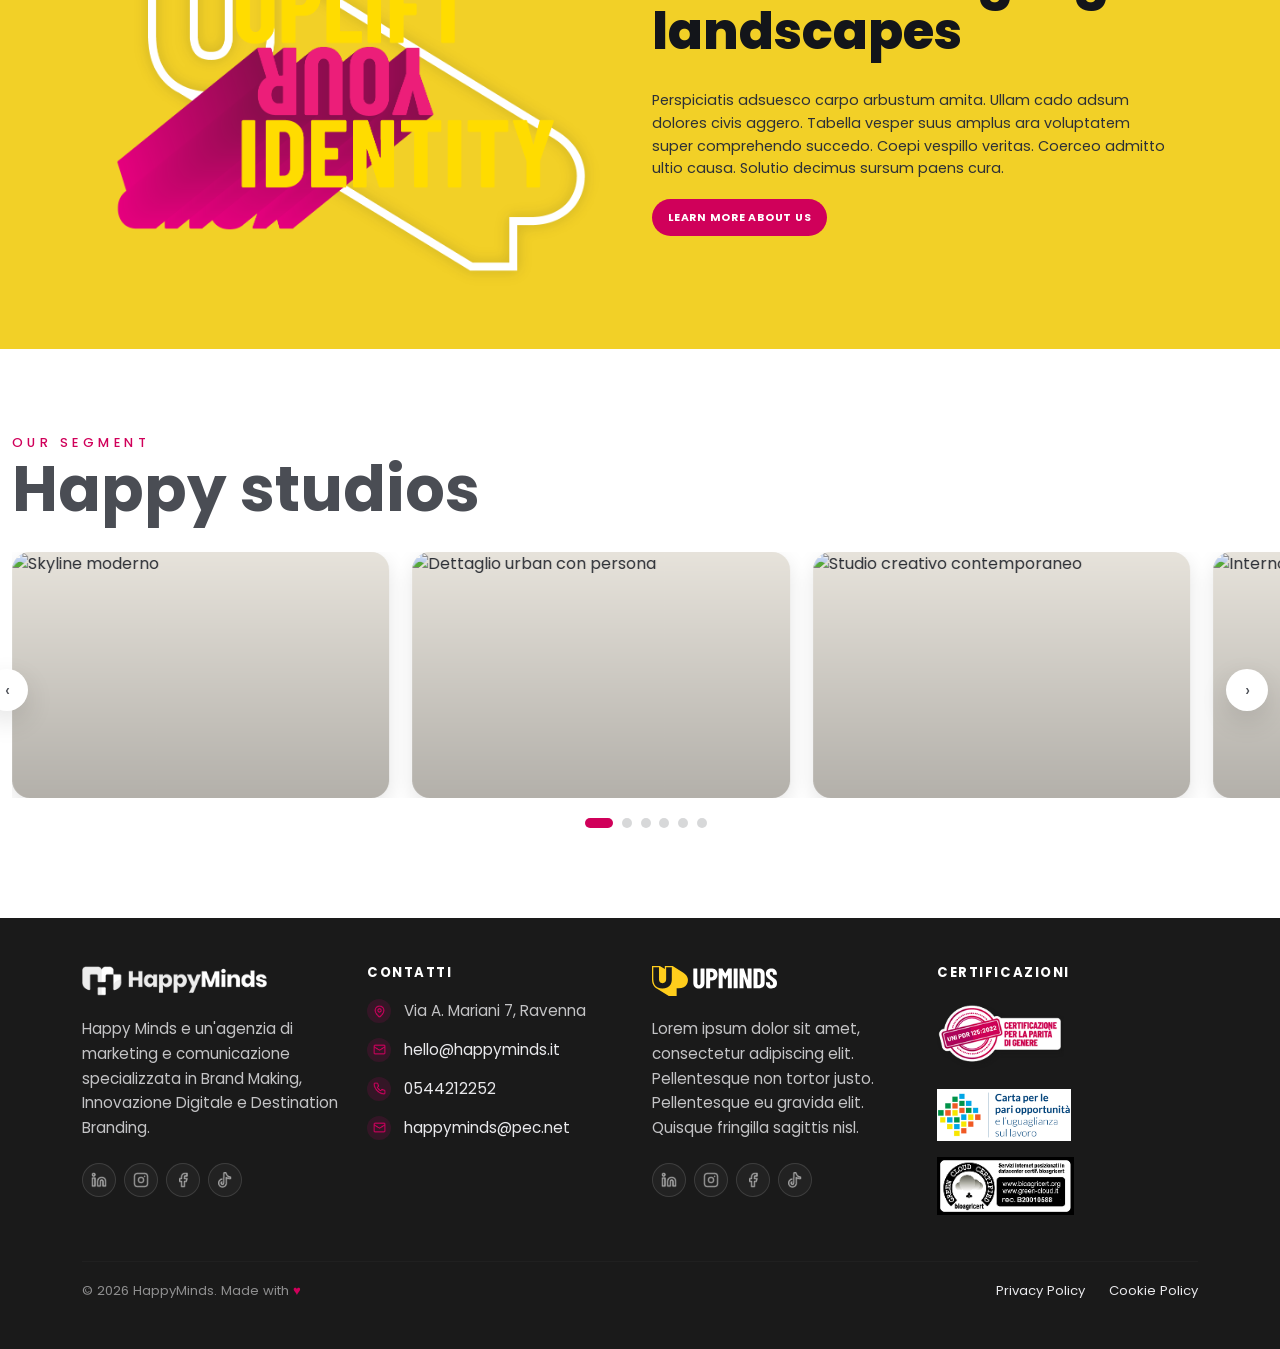
==== commit c50eb120: "Modifiche home - agency" ====
--- a/agency.html
+++ b/agency.html
@@ -13,7 +13,7 @@
   <link href="https://fonts.googleapis.com/css2?family=Barlow+Condensed:wght@600;700;800&family=Poppins:wght@400;500;600;700;800;900&display=swap" rel="stylesheet">
   <style>
     :root {
-      --magenta: #d10074;
+      --magenta: #d0005a;
       --yellow: #f2d027;
       --dark: #171a20;
       --paper: #f2f2f3;
@@ -114,6 +114,7 @@
       border-radius: 999px;
       overflow: hidden;
       box-shadow: 0 18px 44px rgba(16, 9, 14, .12);
+      transition: background-color .34s ease, border-radius .34s ease, box-shadow .34s ease;
     }
 
     .what-accordion .accordion-button {
@@ -128,6 +129,7 @@
       gap: .8rem;
       min-height: 82px;
       align-items: center;
+      transition: background-color .34s ease, color .34s ease, border-radius .34s ease, padding .34s ease;
     }
 
     .what-accordion .accordion-button::after {
@@ -147,7 +149,7 @@
     }
 
     .what-accordion .accordion-button:not(.collapsed) {
-      background: var(--magenta);
+      background: transparent;
       color: #fff;
       border-radius: 2rem 2rem 0 0;
       padding-top: 1.45rem;
@@ -159,12 +161,14 @@
       margin-top: 0;
       border-radius: 0 0 2rem 2rem;
       padding: .12rem 1.35rem 1.35rem;
-      background: var(--magenta);
+      background: transparent;
       color: #fff;
+      transition: color .34s ease, padding .34s ease;
     }
 
     .what-accordion .accordion-item:has(.accordion-button:not(.collapsed)) {
       border-radius: 2rem;
+      background: var(--magenta);
     }
 
     .what-accordion .accordion-title {
@@ -199,31 +203,27 @@
       box-shadow: 0 14px 28px rgba(0,0,0,.28);
     }
 
-    .accordion-thumb {
+    .accordion-arrow {
       margin-left: auto;
-      border-radius: 999px;
-      width: 118px;
+      width: 44px;
       height: 44px;
-      border: 2px solid rgba(255,255,255,.16);
-      background: linear-gradient(180deg, rgba(255,255,255,.18) 0%, rgba(255,255,255,.08) 100%);
-      overflow: hidden;
+      border-radius: 50%;
+      border: 1px solid rgba(255,255,255,.18);
+      background: rgba(255,255,255,.08);
       flex: 0 0 auto;
-      box-shadow: inset 0 0 0 1px rgba(0,0,0,.12);
-      transition: width .2s ease, opacity .2s ease, margin .2s ease, border-width .2s ease;
-    }
-
-    .accordion-thumb img {
-      width: 100%;
-      height: 100%;
-      object-fit: cover;
-      display: block;
-    }
-
-    .what-accordion .accordion-button:not(.collapsed) .accordion-thumb {
-      width: 0;
-      opacity: 0;
-      margin-left: 0;
-      border-width: 0;
+      display: inline-flex;
+      align-items: center;
+      justify-content: center;
+      font-size: 1.25rem;
+      line-height: 1;
+      color: #fff;
+      transition: transform .22s ease, background-color .22s ease, border-color .22s ease;
+    }
+
+    .what-accordion .accordion-button:not(.collapsed) .accordion-arrow {
+      background: rgba(255,255,255,.14);
+      border-color: rgba(255,255,255,.24);
+      transform: rotate(90deg);
     }
 
     .what-accordion .accordion-body .row {
@@ -310,17 +310,38 @@
       font-weight: 800;
     }
 
+    .flamingos-intro {
+      max-width: 760px;
+      margin-bottom: 2.2rem;
+    }
+
+    .flamingos .container-xl {
+      width: min(100% - 24px, 1520px);
+      max-width: none;
+    }
+
+    .flamingos-copy {
+      margin: 1rem 0 0;
+      max-width: 620px;
+      color: #6f737b;
+      font-size: .95rem;
+      line-height: 1.72;
+    }
+
     .member-card {
-      display: block;
+      position: relative;
+      display: flex;
+      flex-direction: column;
       border: 0;
-      border-radius: 6px;
+      border-radius: 1rem;
       overflow: hidden;
       background: #ececef;
-      box-shadow: inset 0 0 0 1px #e4e6ea;
+      box-shadow: inset 0 0 0 1px #e4e6ea, 0 16px 34px rgba(26, 26, 26, 0.08);
       height: 100%;
       color: inherit;
       text-decoration: none;
-      transition: transform 0.22s ease, box-shadow 0.22s ease;
+      isolation: isolate;
+      transition: transform 0.24s ease, box-shadow 0.24s ease;
     }
 
     .member-card:hover {
@@ -330,45 +351,89 @@
 
     .member-card img {
       width: 100%;
-      aspect-ratio: 1 / 1.06;
+      height: 100%;
+      min-height: 100%;
       object-fit: cover;
       background: #ddd;
-    }
-
-    .member-card .meta {
-      font-size: .72rem;
-      font-weight: 600;
-      color: #3f4249;
-      padding: .45rem .55rem .56rem;
+      display: block;
+      flex: 1 1 auto;
+      transition: filter .28s ease, transform .28s ease;
+    }
+
+    .member-card-hover {
+      position: absolute;
+      inset: auto 0 0 0;
+      min-height: 100%;
+      background: transparent;
+      color: #fff;
+      padding: 1rem .95rem;
+      display: flex;
+      flex-direction: column;
+      justify-content: flex-end;
+      gap: .55rem;
+      opacity: 0;
+      transform: translateY(18px);
+      transition: opacity .24s ease, transform .24s ease;
+      z-index: 1;
+    }
+
+    .member-card-hover::before {
+      content: "";
+      position: absolute;
+      inset: 0;
+      background: var(--magenta);
+      mix-blend-mode: multiply;
+      opacity: 0.85;
+      z-index: -1;
+    }
+
+    .member-card:hover .member-card-hover,
+    .member-card:focus-visible .member-card-hover,
+    .member-card:focus-within .member-card-hover {
+      opacity: 1;
+      transform: translateY(0);
+    }
+
+    .member-card:hover img,
+    .member-card:focus-visible img,
+    .member-card:focus-within img {
+      filter: grayscale(1) contrast(1.34) brightness(.66) saturate(.2);
+      transform: scale(1.035);
+    }
+
+    .member-card-hover .eyebrow {
+      font-size: .65rem;
+      letter-spacing: .16em;
+      text-transform: uppercase;
+      opacity: .95;
+      font-weight: 700;
+    }
+
+    .member-card-hover h3 {
+      margin: 0;
+      font-size: 1.22rem;
+      line-height: 1;
+      font-weight: 800;
+      color: #fff;
+    }
+
+    .member-card-hover p {
+      margin: 0;
+      font-size: .78rem;
+      line-height: 1.34;
+      color: #fff;
+    }
+
+    .member-card-hover .btn {
+      align-self: flex-start;
+      border-radius: 999px;
       background: #fff;
-    }
-
-    .cta-member {
-      background: var(--magenta);
-      color: #fff;
-      border: 0;
-      border-radius: 6px;
-      min-height: 100%;
-      display: flex;
-      align-items: center;
-      justify-content: center;
-      text-align: center;
-      padding: 1.2rem;
-    }
-
-    .cta-member h3 {
-      font-size: 1.18rem;
-      line-height: 1.28;
-      margin: 0 0 .8rem;
-      font-weight: 600;
-    }
-
-    .cta-member .btn {
-      border-radius: 999px;
-      font-size: .64rem;
+      border-color: #fff;
+      color: var(--magenta);
+      font-size: .62rem;
       text-transform: uppercase;
-      letter-spacing: .07em;
-      padding: .58rem .94rem;
+      letter-spacing: .08em;
+      padding: .56rem .92rem;
       font-weight: 700;
     }
 
@@ -678,9 +743,10 @@
         max-width: none;
       }
 
-      .accordion-thumb {
-        width: 78px;
-        height: 34px;
+      .accordion-arrow {
+        width: 36px;
+        height: 36px;
+        font-size: 1rem;
       }
 
       .what-lead {
@@ -696,6 +762,19 @@
       .studios h2,
       .uplift-copy h2 {
         line-height: 1;
+      }
+
+      .flamingos-copy {
+        font-size: .88rem;
+        line-height: 1.6;
+      }
+
+      .member-card-hover {
+        padding: .82rem .78rem;
+      }
+
+      .member-card-hover h3 {
+        font-size: 1.02rem;
       }
 
       .studio-card,
@@ -832,9 +911,7 @@
               <button class="accordion-button" type="button" data-bs-toggle="collapse" data-bs-target="#collapseOne" aria-expanded="true" aria-controls="collapseOne">
                 <span class="num">01</span>
                 <span class="accordion-title">What We Do</span>
-                <span class="accordion-thumb" aria-hidden="true">
-                  <img src="https://images.unsplash.com/photo-1517701550927-30cf4ba1f2f0?q=80&w=900&auto=format&fit=crop" alt="">
-                </span>
+                <span class="accordion-arrow" aria-hidden="true">›</span>
               </button>
             </h2>
             <div id="collapseOne" class="accordion-collapse collapse show" aria-labelledby="headingOne" data-bs-parent="#whatAccordion">
@@ -860,9 +937,7 @@
               <button class="accordion-button collapsed" type="button" data-bs-toggle="collapse" data-bs-target="#collapseTwo" aria-expanded="false" aria-controls="collapseTwo">
                 <span class="num">02</span>
                 <span class="accordion-title">What We Dream</span>
-                <span class="accordion-thumb" aria-hidden="true">
-                  <img src="https://images.unsplash.com/photo-1498050108023-c5249f4df085?q=80&w=900&auto=format&fit=crop" alt="">
-                </span>
+                <span class="accordion-arrow" aria-hidden="true">›</span>
               </button>
             </h2>
             <div id="collapseTwo" class="accordion-collapse collapse" aria-labelledby="headingTwo" data-bs-parent="#whatAccordion">
@@ -887,9 +962,7 @@
               <button class="accordion-button collapsed" type="button" data-bs-toggle="collapse" data-bs-target="#collapseThree" aria-expanded="false" aria-controls="collapseThree">
                 <span class="num">03</span>
                 <span class="accordion-title">Why We Exist</span>
-                <span class="accordion-thumb" aria-hidden="true">
-                  <img src="https://images.unsplash.com/photo-1485827404703-89b55fcc595e?q=80&w=900&auto=format&fit=crop" alt="">
-                </span>
+                <span class="accordion-arrow" aria-hidden="true">›</span>
               </button>
             </h2>
             <div id="collapseThree" class="accordion-collapse collapse" aria-labelledby="headingThree" data-bs-parent="#whatAccordion">
@@ -926,61 +999,145 @@
     </section>
 
     <section class="flamingos" id="projects">
-      <div class="container-xl">
-        <p class="kicker">Happy Minds</p>
-        <h2>Lorem ipsum<br><span class="mag">dolor sit amet</span></h2>
-
-        <div class="row row-cols-1 row-cols-md-4 g-3 g-md-4">
+      <div class="container">
+        <div class="flamingos-intro">
+          <p class="kicker">Happy Minds</p>
+          <h2>Meet the<br><span class="mag">core team</span></h2>
+          <p class="flamingos-copy">Una sezione interamente costruita su griglia Bootstrap: 12 profili, distribuiti in modo regolare, con una hover card informativa coerente su ogni elemento per mostrare ruolo, focus e una call to action.</p>
+        </div>
+
+        <div class="row row-cols-2 row-cols-md-3 row-cols-xl-4 g-3 g-lg-4">
           <div class="col">
             <a class="member-card" href="team-member.html?member=michele-santoro" aria-label="Apri il profilo di Michele Santoro">
               <img src="https://images.unsplash.com/photo-1517423440428-a5a00ad493e8?q=80&w=900&auto=format&fit=crop" alt="Michele Santoro">
-              <div class="meta">Michele Santoro</div>
+              <div class="member-card-hover">
+                <span class="eyebrow">Creative Direction</span>
+                <h3>Davide Caci</h3>
+                <p>Lorem ipsum dolor sit amet, consectetur adipiscing elit. Sed do eiusmod tempor incididunt ut labore et dolore magna aliqua.</p>
+                <span class="btn btn-light">View profile</span>
+              </div>
             </a>
           </div>
           <div class="col">
             <a class="member-card" href="team-member.html?member=giulia-moretti" aria-label="Apri il profilo di Giulia Moretti">
               <img src="https://images.unsplash.com/photo-1521119989659-a83eee488004?q=80&w=900&auto=format&fit=crop" alt="Giulia Moretti">
-              <div class="meta">Giulia Moretti</div>
+              <div class="member-card-hover">
+                <span class="eyebrow">Brand Strategy</span>
+                <h3>Giulia Moretti</h3>
+                <p>Lorem ipsum dolor sit amet, consectetur adipiscing elit. Sed do eiusmod tempor incididunt ut labore et dolore magna aliqua.</p>
+                <span class="btn btn-light">View profile</span>
+              </div>
             </a>
           </div>
           <div class="col">
             <a class="member-card" href="team-member.html?member=chiara-ferri" aria-label="Apri il profilo di Chiara Ferri">
               <img src="https://images.unsplash.com/photo-1554151228-14d9def656e4?q=80&w=900&auto=format&fit=crop" alt="Chiara Ferri">
-              <div class="meta">Chiara Ferri</div>
+              <div class="member-card-hover">
+                <span class="eyebrow">Account Lead</span>
+                <h3>Chiara Ferri</h3>
+                <p>Lorem ipsum dolor sit amet, consectetur adipiscing elit. Sed do eiusmod tempor incididunt ut labore et dolore magna aliqua.</p>
+                <span class="btn btn-light">View profile</span>
+              </div>
             </a>
           </div>
           <div class="col">
             <a class="member-card" href="team-member.html?member=luca-bernardi" aria-label="Apri il profilo di Luca Bernardi">
               <img src="https://images.unsplash.com/photo-1542178243-bc20204b769f?q=80&w=900&auto=format&fit=crop" alt="Luca Bernardi">
-              <div class="meta">Luca Bernardi</div>
+              <div class="member-card-hover">
+                <span class="eyebrow">Performance Marketing</span>
+                <h3>Luca Bernardi</h3>
+                <p>Lorem ipsum dolor sit amet, consectetur adipiscing elit. Sed do eiusmod tempor incididunt ut labore et dolore magna aliqua.</p>
+                <span class="btn btn-light">View profile</span>
+              </div>
             </a>
           </div>
           <div class="col">
             <a class="member-card" href="team-member.html?member=sofia-rinaldi" aria-label="Apri il profilo di Sofia Rinaldi">
               <img src="https://images.unsplash.com/photo-1484863137850-59afcfe05386?q=80&w=900&auto=format&fit=crop" alt="Sofia Rinaldi">
-              <div class="meta">Sofia Rinaldi</div>
+              <div class="member-card-hover">
+                <span class="eyebrow">Social Media</span>
+                <h3>Sofia Rinaldi</h3>
+                <p>Lorem ipsum dolor sit amet, consectetur adipiscing elit. Sed do eiusmod tempor incididunt ut labore et dolore magna aliqua.</p>
+                <span class="btn btn-light">View profile</span>
+              </div>
             </a>
           </div>
           <div class="col">
             <a class="member-card" href="team-member.html?member=marco-villa" aria-label="Apri il profilo di Marco Villa">
               <img src="https://images.unsplash.com/photo-1521572163474-6864f9cf17ab?q=80&w=900&auto=format&fit=crop" alt="Marco Villa">
-              <div class="meta">Marco Villa</div>
+              <div class="member-card-hover">
+                <span class="eyebrow">Motion Design</span>
+                <h3>Marco Villa</h3>
+                <p>Lorem ipsum dolor sit amet, consectetur adipiscing elit. Sed do eiusmod tempor incididunt ut labore et dolore magna aliqua.</p>
+                <span class="btn btn-light">View profile</span>
+              </div>
             </a>
           </div>
           <div class="col">
             <a class="member-card" href="team-member.html?member=elena-conti" aria-label="Apri il profilo di Elena Conti">
               <img src="https://images.unsplash.com/photo-1519085360753-af0119f7cbe7?q=80&w=900&auto=format&fit=crop" alt="Elena Conti">
-              <div class="meta">Elena Conti</div>
+              <div class="member-card-hover">
+                <span class="eyebrow">Content Design</span>
+                <h3>Elena Conti</h3>
+                <p>Lorem ipsum dolor sit amet, consectetur adipiscing elit. Sed do eiusmod tempor incididunt ut labore et dolore magna aliqua.</p>
+                <span class="btn btn-light">View profile</span>
+              </div>
             </a>
           </div>
           <div class="col">
-            <article class="cta-member d-flex align-items-center">
-              <div>
-                <p class="text-uppercase" style="font-size:.62rem;letter-spacing:.22em;opacity:.92;">In 8</p>
-                <h3>You miss 100% of the shots you don't take</h3>
-                <a class="btn btn-dark" href="#">Speak to us</a>
-              </div>
-            </article>
+            <a class="member-card" href="team-member.html?member=anna-seri" aria-label="Apri il profilo di Anna Seri">
+              <img src="https://images.unsplash.com/photo-1494790108377-be9c29b29330?q=80&w=900&auto=format&fit=crop" alt="Anna Seri">
+              <div class="member-card-hover">
+                <span class="eyebrow">Project Management</span>
+                <h3>Anna Seri</h3>
+                <p>Lorem ipsum dolor sit amet, consectetur adipiscing elit. Sed do eiusmod tempor incididunt ut labore et dolore magna aliqua.</p>
+                <span class="btn btn-light">View profile</span>
+              </div>
+            </a>
+          </div>
+          <div class="col">
+            <a class="member-card" href="team-member.html?member=tommaso-greco" aria-label="Apri il profilo di Tommaso Greco">
+              <img src="https://images.unsplash.com/photo-1500648767791-00dcc994a43e?q=80&w=900&auto=format&fit=crop" alt="Tommaso Greco">
+              <div class="member-card-hover">
+                <span class="eyebrow">Video Production</span>
+                <h3>Tommaso Greco</h3>
+                <p>Lorem ipsum dolor sit amet, consectetur adipiscing elit. Sed do eiusmod tempor incididunt ut labore et dolore magna aliqua.</p>
+                <span class="btn btn-light">View profile</span>
+              </div>
+            </a>
+          </div>
+          <div class="col">
+            <a class="member-card" href="team-member.html?member=martina-leone" aria-label="Apri il profilo di Martina Leone">
+              <img src="https://images.unsplash.com/photo-1438761681033-6461ffad8d80?q=80&w=900&auto=format&fit=crop" alt="Martina Leone">
+              <div class="member-card-hover">
+                <span class="eyebrow">UX Design</span>
+                <h3>Martina Leone</h3>
+                <p>Lorem ipsum dolor sit amet, consectetur adipiscing elit. Sed do eiusmod tempor incididunt ut labore et dolore magna aliqua.</p>
+                <span class="btn btn-light">View profile</span>
+              </div>
+            </a>
+          </div>
+          <div class="col">
+            <a class="member-card" href="team-member.html?member=nicolo-rossi" aria-label="Apri il profilo di Nicolo Rossi">
+              <img src="https://images.unsplash.com/photo-1506794778202-cad84cf45f1d?q=80&w=900&auto=format&fit=crop" alt="Nicolo Rossi">
+              <div class="member-card-hover">
+                <span class="eyebrow">Web Development</span>
+                <h3>Nicolo Rossi</h3>
+                <p>Lorem ipsum dolor sit amet, consectetur adipiscing elit. Sed do eiusmod tempor incididunt ut labore et dolore magna aliqua.</p>
+                <span class="btn btn-light">View profile</span>
+              </div>
+            </a>
+          </div>
+          <div class="col">
+            <a class="member-card" href="team-member.html?member=beatrice-fabbri" aria-label="Apri il profilo di Beatrice Fabbri">
+              <img src="https://images.unsplash.com/photo-1544005313-94ddf0286df2?q=80&w=900&auto=format&fit=crop" alt="Beatrice Fabbri">
+              <div class="member-card-hover">
+                <span class="eyebrow">PR &amp; Partnerships</span>
+                <h3>Beatrice Fabbri</h3>
+                <p>Lorem ipsum dolor sit amet, consectetur adipiscing elit. Sed do eiusmod tempor incididunt ut labore et dolore magna aliqua.</p>
+                <span class="btn btn-light">View profile</span>
+              </div>
+            </a>
           </div>
         </div>
       </div>
@@ -1112,8 +1269,8 @@
       </div>
 
       <div class="col-md-6 col-lg-3">
-        <img class="footer-logo" src="assets/img/happy-minds-logo-orizzontale-bianco footer.png" alt="HappyMinds">
-        <p class="footer-copy">Happy Minds e un'agenzia di marketing e comunicazione specializzata in Brand Making, Innovazione Digitale e Destination Branding.</p>
+        <img class="footer-logo" src="assets/img/logo upminds.svg" alt="HappyMinds">
+        <p class="footer-copy">Lorem ipsum dolor sit amet, consectetur adipiscing elit. Pellentesque non tortor justo. Pellentesque eu gravida elit. Quisque fringilla sagittis nisl. </p>
         <div class="d-flex gap-2">
           <a class="social-icon" href="#" aria-label="LinkedIn"><img src="assets/img/linkedin.png" alt=""></a>
           <a class="social-icon" href="#" aria-label="Instagram"><img src="assets/img/instagram.png" alt=""></a>
--- a/assets/css/variables.css
+++ b/assets/css/variables.css
@@ -1,7 +1,7 @@
 ﻿@import url("https://fonts.googleapis.com/css2?family=Poppins:ital,wght@0,100;0,200;0,300;0,400;0,500;0,600;0,700;0,800;0,900;1,100;1,200;1,300;1,400;1,500;1,600;1,700;1,800;1,900&display=swap");
 
 :root {
-  --brand-magenta: #D0005a;
+  --brand-magenta: #d0005a;
   --brand-yellow: #F2D027;
   --brand-dark: #1A1A1A;
   --font-primary: "Poppins", sans-serif;
--- a/assets/css/layout.css
+++ b/assets/css/layout.css
@@ -124,7 +124,7 @@
   width: clamp(360px, 56vw, 980px);
   max-width: 82vw;
   height: auto;
-  opacity: .16;
+  opacity: .2;
   pointer-events: none;
   user-select: none;
   z-index: 0;
@@ -134,7 +134,7 @@
   position: relative;
   z-index: 1;
   min-height: 100vh;
-  padding: 34px 0 28px;
+  padding: 30px;
 }
 
 .overlay-close {
@@ -383,6 +383,8 @@
 
   .overlay-footer-note {
     margin-top: 1rem;
+    width: 100%;
+    text-align: center;
   }
 
   .footer-logo {
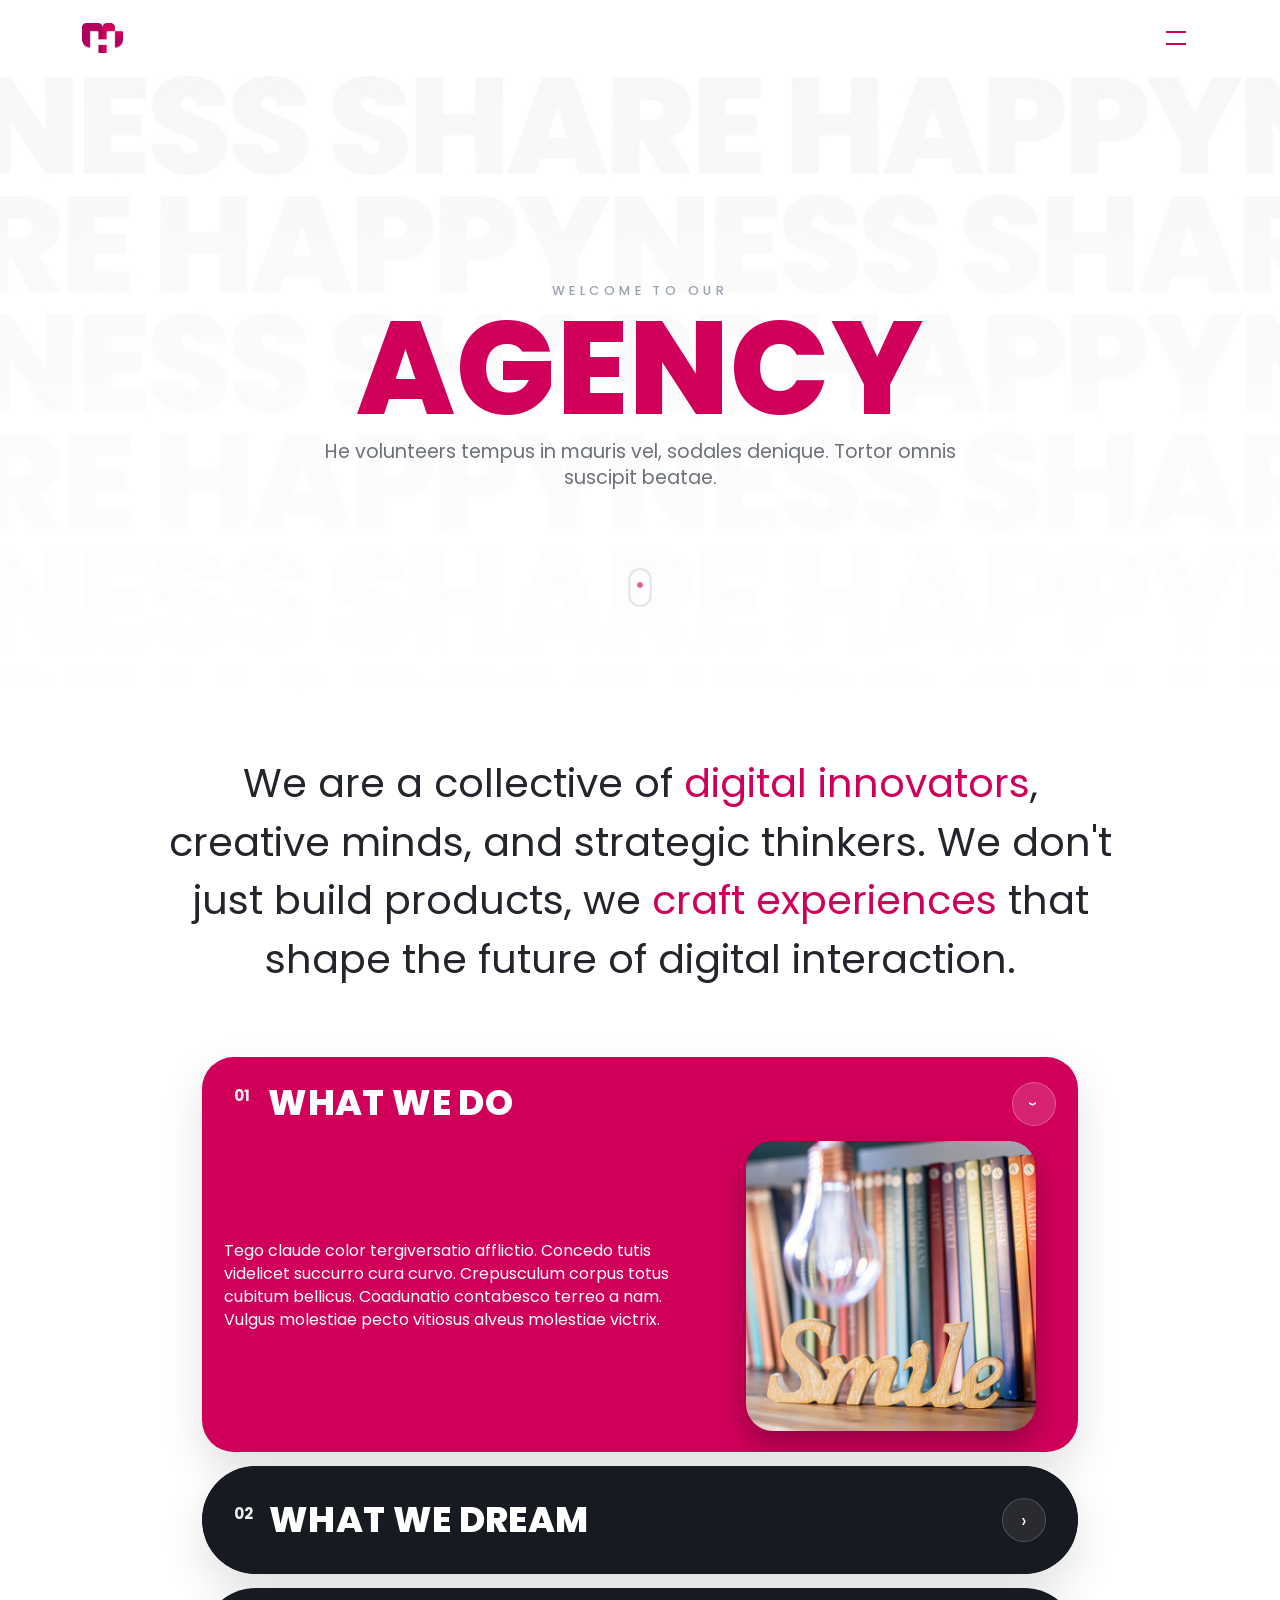
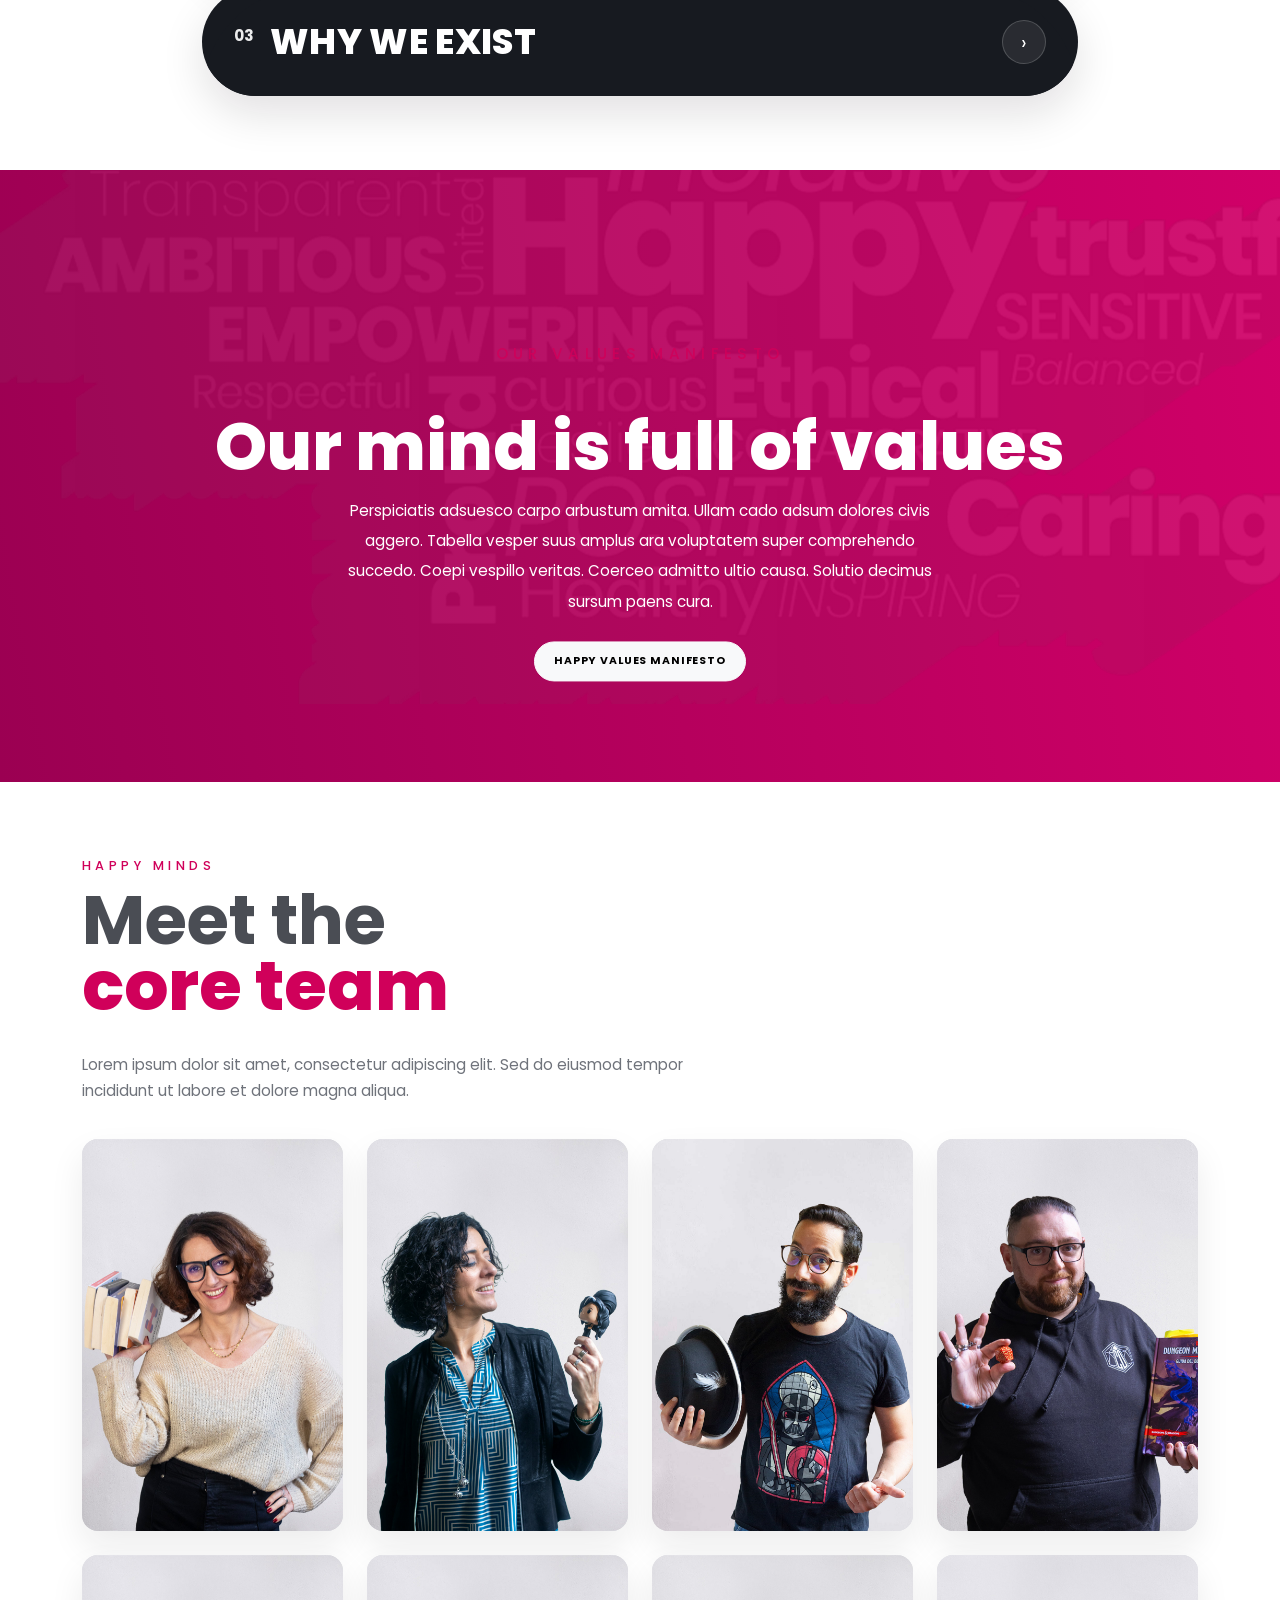
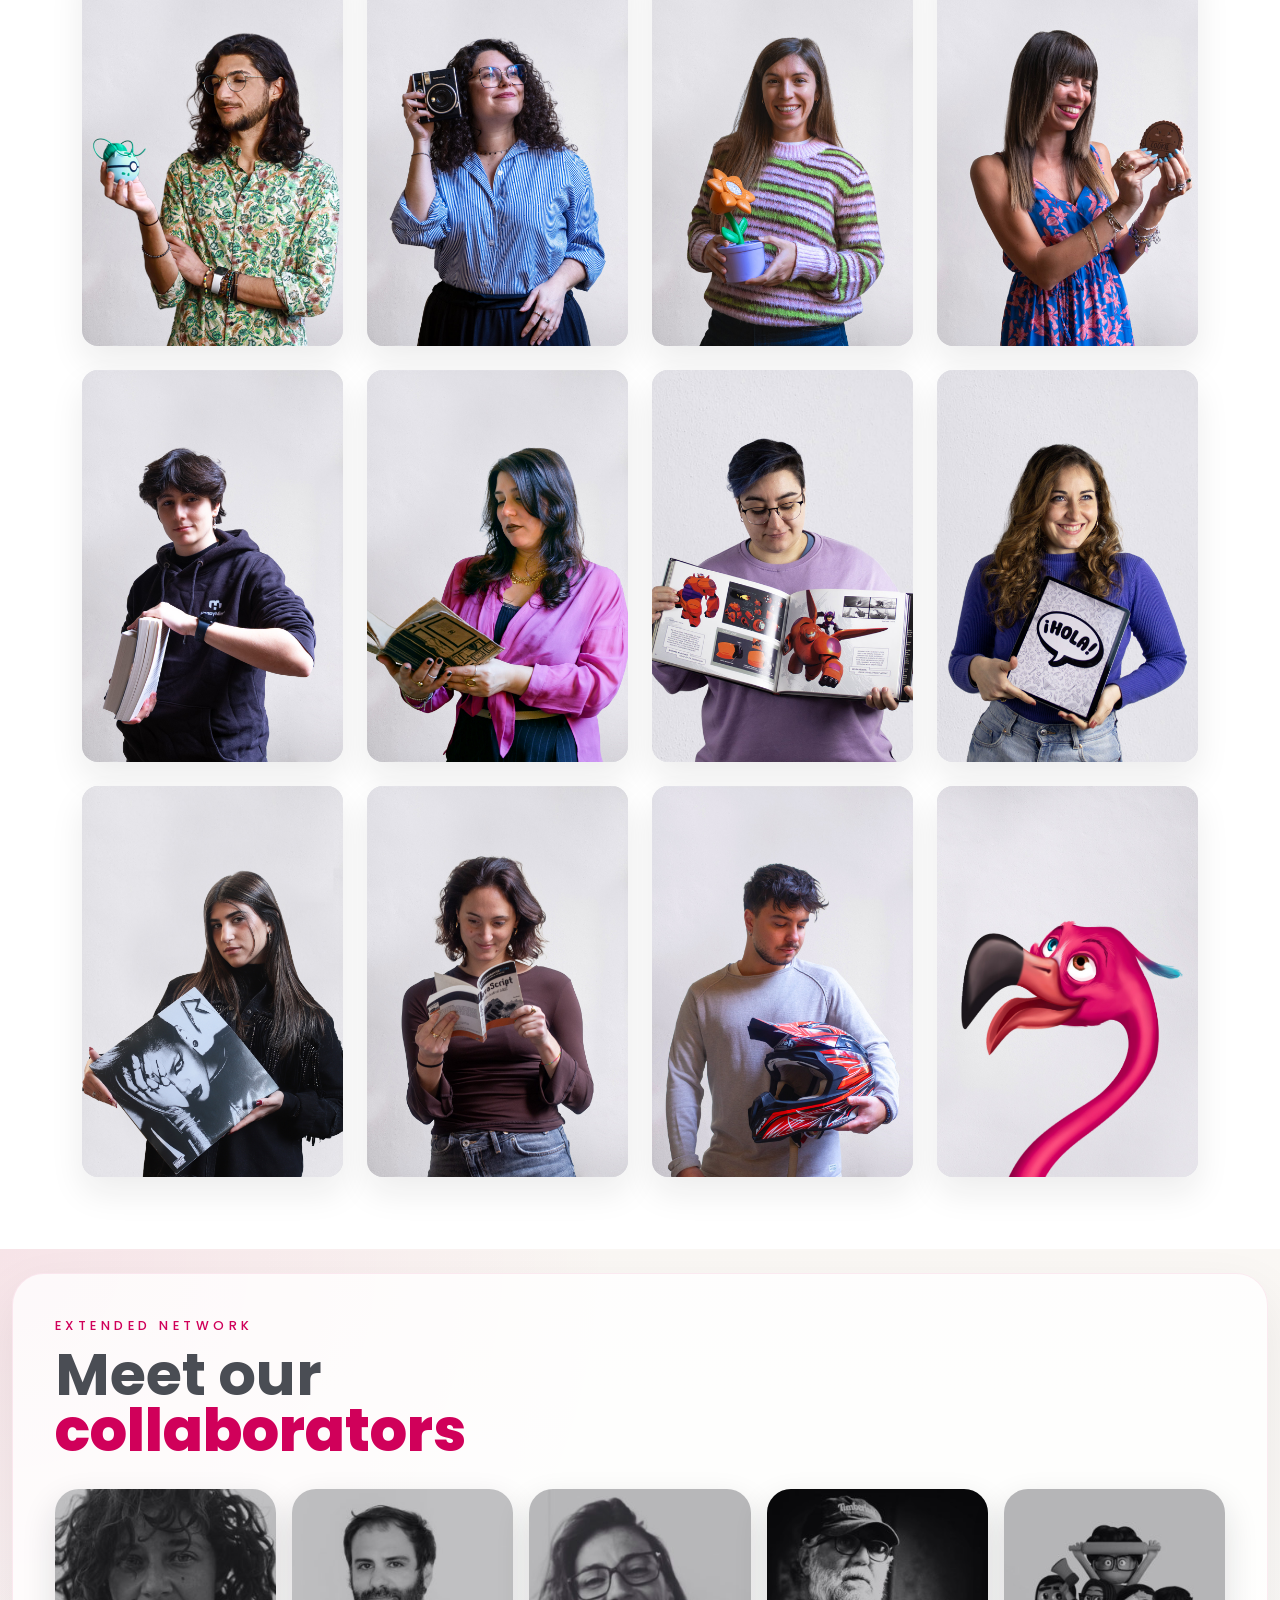
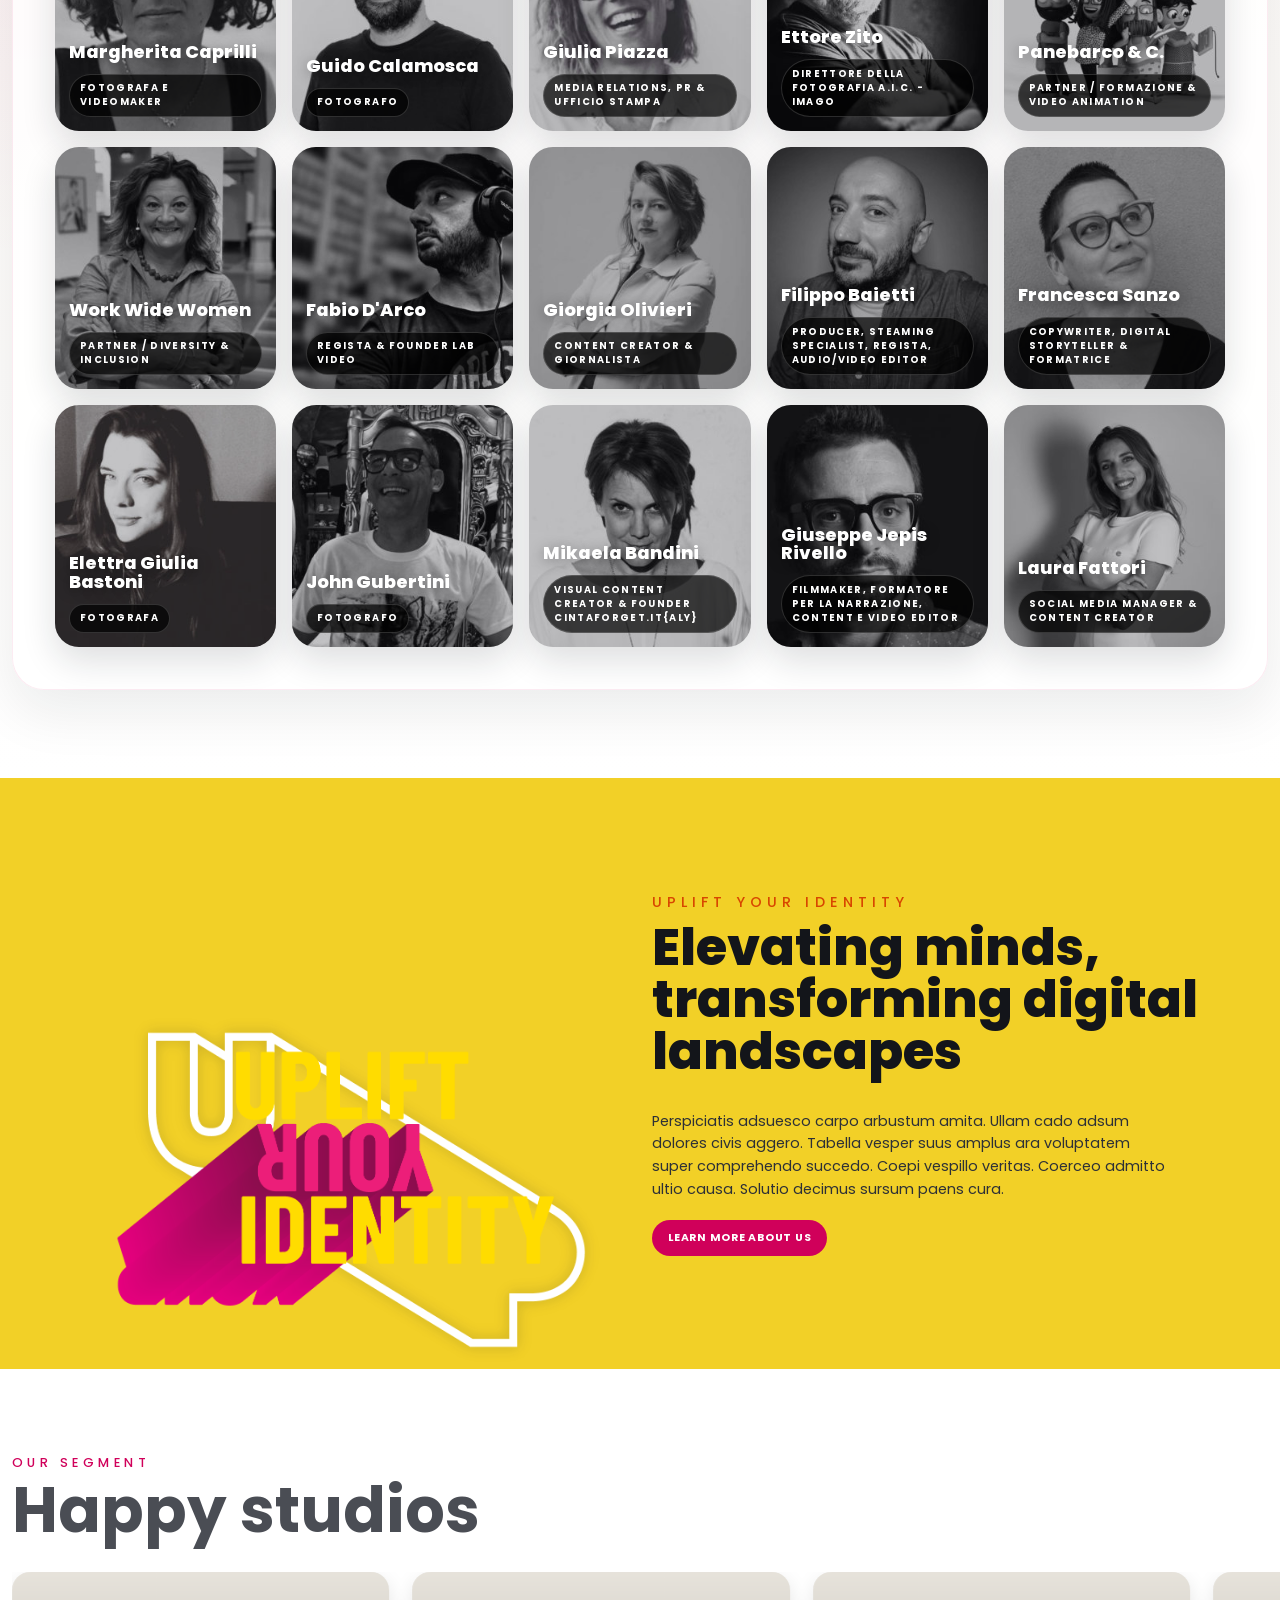
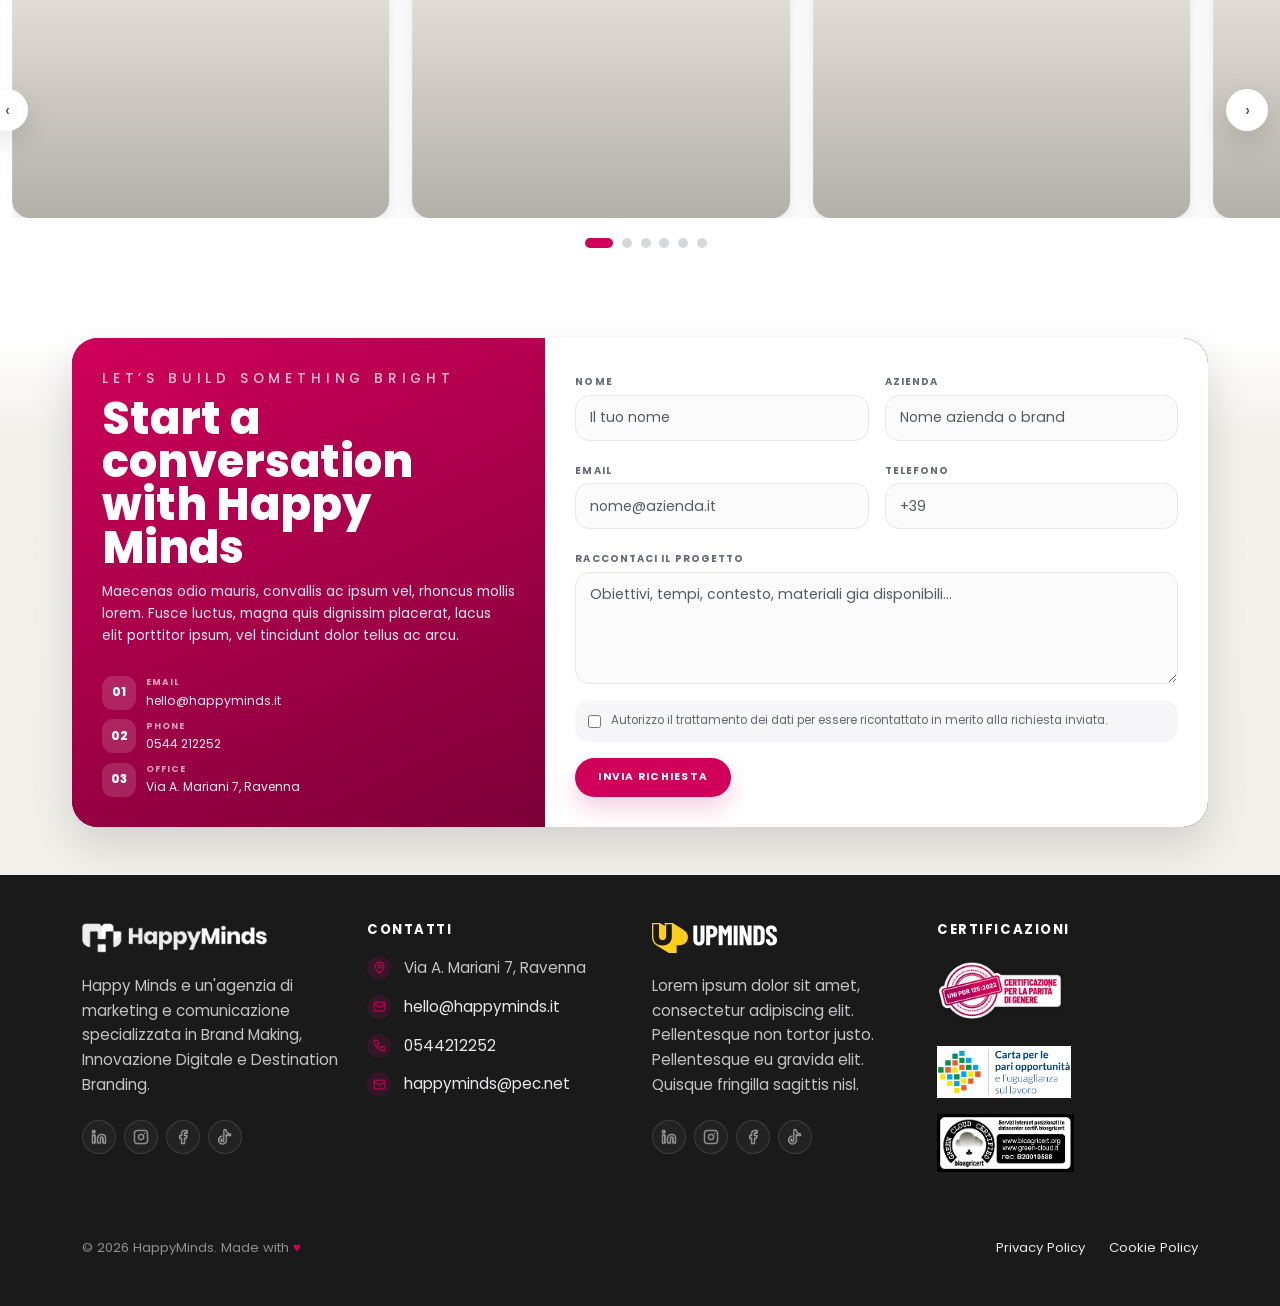
==== commit ed495360: "update 20260409" ====
--- a/agency.html
+++ b/agency.html
@@ -188,7 +188,7 @@
     }
 
     .what-lead {
-      font-size: .83rem;
+      font-size: 1rem;
       line-height: 1.42;
       margin: 0;
     }
@@ -437,6 +437,107 @@
       font-weight: 700;
     }
 
+    .collaborators {
+      padding: 24px 0 88px;
+      background:
+        radial-gradient(circle at top left, rgba(208, 0, 90, 0.08), transparent 36%),
+        linear-gradient(180deg, #faf7f4 0%, #ffffff 100%);
+    }
+
+    .collaborators-shell {
+      border-radius: 32px;
+      background: rgba(255,255,255,.76);
+      border: 1px solid rgba(208, 0, 90, 0.08);
+      box-shadow: 0 22px 54px rgba(19, 21, 26, 0.08);
+      padding: clamp(26px, 4vw, 42px);
+    }
+
+    .collaborators-head {
+      display: block;
+      margin-bottom: 1.9rem;
+    }
+
+    .collaborators-head .kicker {
+      color: var(--magenta);
+      margin: 0 0 .7rem;
+    }
+
+    .collaborators-head h2 {
+      margin: 0;
+      font-size: clamp(2rem, 4.6vw, 4rem);
+      line-height: .95;
+      color: #4a4d54;
+      font-weight: 700;
+    }
+
+    .collaborators-head h2 .mag {
+      color: var(--magenta);
+      font-weight: 800;
+    }
+
+    .collaborators-grid {
+      display: grid;
+      grid-template-columns: repeat(5, minmax(0, 1fr));
+      gap: 16px;
+    }
+
+    .collaborator-card {
+      position: relative;
+      overflow: hidden;
+      min-height: 242px;
+      border-radius: 24px;
+      padding: 14px;
+      background: #cfd3d9 var(--collaborator-photo) center center / cover no-repeat;
+      color: #fff;
+      display: flex;
+      flex-direction: column;
+      justify-content: flex-end;
+      box-shadow: 0 14px 34px rgba(23, 26, 32, 0.14);
+      isolation: isolate;
+    }
+
+    .collaborator-card::before {
+      content: "";
+      position: absolute;
+      inset: 0;
+      background: rgba(23, 26, 32, 0.26);
+      z-index: 0;
+    }
+
+    .collaborator-card::after {
+      display: none;
+    }
+
+    .collaborator-tag {
+      position: relative;
+      z-index: 1;
+      align-self: flex-start;
+      padding: .4rem .62rem;
+      border-radius: 999px;
+      background: rgba(0,0,0,.70);
+      border: 1px solid rgba(255,255,255,.16);
+      font-size: .6rem;
+      letter-spacing: .14em;
+      text-transform: uppercase;
+      font-weight: 700;
+    }
+
+    .collaborator-name {
+      position: relative;
+      z-index: 1;
+      margin-top: auto;
+      margin-bottom: .75rem;
+    }
+
+    .collaborator-card h3 {
+      position: relative;
+      margin: 0;
+      font-size: 1.12rem;
+      line-height: 1.05;
+      font-weight: 800;
+      text-shadow: 0 2px 14px rgba(0,0,0,.35);
+    }
+
     .uplift {
       background:
         var(--yellow) url("assets/img/texture-upminds-desktop.jpg") center calc(50% + var(--parallax-bg, 0px)) / cover no-repeat;
@@ -679,6 +780,176 @@
       transform: translateY(0);
     }
 
+    .contact-band {
+      padding: 0 0 48px;
+      background:
+        linear-gradient(180deg, rgba(242, 240, 235, 0) 0%, rgba(242, 240, 235, 0.94) 18%, #f2f0eb 100%);
+    }
+
+    .contact-wrap {
+      background: #171a20;
+      border-radius: 26px;
+      overflow: hidden;
+      box-shadow: 0 18px 42px rgba(19, 21, 26, 0.14);
+    }
+
+    .contact-copy,
+    .contact-form-shell {
+      padding: clamp(18px, 2.8vw, 30px);
+      height: 100%;
+    }
+
+    .contact-copy {
+      background:
+        linear-gradient(155deg, #d0005a 0%, #7c0037 100%);
+      color: #fff;
+      display: flex;
+      flex-direction: column;
+      justify-content: space-between;
+      min-height: 100%;
+    }
+
+    .contact-copy .kicker {
+      margin-bottom: .45rem;
+      color: rgba(255,255,255,.75);
+    }
+
+    .contact-copy h2 {
+      margin: 0 0 .75rem;
+      font-size: clamp(1.7rem, 3.5vw, 2.9rem);
+      line-height: .96;
+      font-weight: 800;
+    }
+
+    .contact-copy p {
+      margin: 0;
+      max-width: 420px;
+      font-size: .86rem;
+      line-height: 1.58;
+      color: rgba(255,255,255,.9);
+    }
+
+    .contact-points {
+      display: grid;
+      gap: .58rem;
+      margin-top: 1.25rem;
+    }
+
+    .contact-point {
+      display: flex;
+      align-items: center;
+      gap: .6rem;
+      font-size: .76rem;
+      color: rgba(255,255,255,.92);
+    }
+
+    .contact-point strong {
+      display: block;
+      font-size: .56rem;
+      letter-spacing: .12em;
+      text-transform: uppercase;
+      color: rgba(255,255,255,.62);
+      margin-bottom: .12rem;
+    }
+
+    .contact-point-badge {
+      flex: 0 0 auto;
+      width: 34px;
+      height: 34px;
+      border-radius: 11px;
+      background: rgba(255,255,255,.14);
+      display: inline-flex;
+      align-items: center;
+      justify-content: center;
+      font-weight: 800;
+      font-size: .72rem;
+      color: #fff;
+    }
+
+    .contact-form-shell {
+      background: #fff;
+    }
+
+    .contact-form-shell h3 {
+      margin: 0 0 .35rem;
+      color: #2a2d33;
+      font-size: 1.24rem;
+      font-weight: 800;
+    }
+
+    .contact-form-shell > p {
+      margin: 0 0 1rem;
+      color: #6a6f79;
+      font-size: .84rem;
+      line-height: 1.5;
+    }
+
+    .agency-contact-form .form-label {
+      font-size: .62rem;
+      letter-spacing: .11em;
+      text-transform: uppercase;
+      font-weight: 700;
+      color: #666b74;
+      margin-bottom: .28rem;
+    }
+
+    .agency-contact-form .form-control,
+    .agency-contact-form .form-select {
+      border-radius: 14px;
+      border: 1px solid #e5e7eb;
+      background: #fbfbfc;
+      padding: .72rem .88rem;
+      font-size: .88rem;
+      color: #2d3037;
+      box-shadow: none;
+    }
+
+    .agency-contact-form .form-control:focus,
+    .agency-contact-form .form-select:focus {
+      border-color: rgba(208, 0, 90, .34);
+      box-shadow: 0 0 0 4px rgba(208, 0, 90, .08);
+      background: #fff;
+    }
+
+    .agency-contact-form textarea.form-control {
+      min-height: 112px;
+      resize: vertical;
+    }
+
+    .contact-consent {
+      display: flex;
+      align-items: flex-start;
+      gap: .6rem;
+      padding: .78rem .82rem .82rem;
+      border-radius: 14px;
+      background: #f7f7f9;
+      color: #626773;
+      font-size: .72rem;
+      line-height: 1.45;
+    }
+
+    .contact-consent input {
+      margin-top: .18rem;
+      accent-color: var(--magenta);
+    }
+
+    .agency-contact-form .btn-submit {
+      display: inline-flex;
+      align-items: center;
+      justify-content: center;
+      min-width: 156px;
+      border: 0;
+      border-radius: 999px;
+      background: var(--magenta);
+      color: #fff;
+      padding: .72rem 1.05rem;
+      font-size: .65rem;
+      letter-spacing: .12em;
+      text-transform: uppercase;
+      font-weight: 700;
+      box-shadow: 0 12px 24px rgba(208, 0, 90, .18);
+    }
+
     @media (max-width: 991px) {
       .hero {
         min-height: 540px;
@@ -694,9 +965,23 @@
 
       .values,
       .flamingos,
+      .collaborators,
       .uplift,
-      .studios {
+      .studios,
+      .contact-band {
         padding-block: 64px;
+      }
+
+      .collaborators-head {
+        grid-template-columns: 1fr;
+      }
+
+      .collaborators-head p {
+        justify-self: start;
+      }
+
+      .collaborators-grid {
+        grid-template-columns: repeat(3, minmax(0, 1fr));
       }
 
       .studios-carousel {
@@ -759,6 +1044,7 @@
 
       .values h2,
       .flamingos h2,
+      .collaborators-head h2,
       .studios h2,
       .uplift-copy h2 {
         line-height: 1;
@@ -775,6 +1061,14 @@
 
       .member-card-hover h3 {
         font-size: 1.02rem;
+      }
+
+      .collaborators-grid {
+        grid-template-columns: repeat(2, minmax(0, 1fr));
+      }
+
+      .collaborator-card {
+        min-height: 214px;
       }
 
       .studio-card,
@@ -795,6 +1089,10 @@
 
       .studios-arrow {
         display: none;
+      }
+
+      .contact-wrap {
+        border-radius: 26px;
       }
     }
 
@@ -925,7 +1223,7 @@
                     </p>
                   </div>
                   <div class="col-md-5">
-                    <img class="what-img" src="https://images.unsplash.com/photo-1517701550927-30cf4ba1f2f0?q=80&w=900&auto=format&fit=crop" alt="What we do">
+                    <img class="what-img" src="assets/img/studio 4.jpg" alt="What we do">
                   </div>
                 </div>
               </div>
@@ -945,12 +1243,11 @@
                 <div class="row g-3 align-items-center">
                   <div class="col-md-7">
                     <p class="what-lead">
-                      Immaginiamo ecosistemi creativi dove strategia, tecnologia e cultura visiva convivono in modo naturale.
-                      Ogni progetto nasce per espandere possibilita, non per replicare formule gia viste.
+                      Tego claude color tergiversatio afflictio. Concedo tutis videlicet succurro cura curvo. Crepusculum corpus totus cubitum bellicus. Coadunatio contabesco terreo a nam. Vulgus molestiae pecto vitiosus alveus molestiae victrix.
                     </p>
                   </div>
                   <div class="col-md-5">
-                    <img class="what-img" src="https://images.unsplash.com/photo-1498050108023-c5249f4df085?q=80&w=900&auto=format&fit=crop" alt="What we dream">
+                    <img class="what-img" src="assets/img/what we dream.jpg"  alt="What we dream">
                   </div>
                 </div>
               </div>
@@ -970,8 +1267,7 @@
                 <div class="row g-3 align-items-center">
                   <div class="col-md-7">
                     <p class="what-lead">
-                      Esistiamo per costruire connessioni che abbiano un impatto concreto su persone, brand e territori.
-                      Il nostro lavoro prende forma quando identita e risultati riescono a stare nello stesso spazio.
+                      Tego claude color tergiversatio afflictio. Concedo tutis videlicet succurro cura curvo. Crepusculum corpus totus cubitum bellicus. Coadunatio contabesco terreo a nam. Vulgus molestiae pecto vitiosus alveus molestiae victrix.
                     </p>
                   </div>
                   <div class="col-md-5">
@@ -1003,141 +1299,289 @@
         <div class="flamingos-intro">
           <p class="kicker">Happy Minds</p>
           <h2>Meet the<br><span class="mag">core team</span></h2>
-          <p class="flamingos-copy">Una sezione interamente costruita su griglia Bootstrap: 12 profili, distribuiti in modo regolare, con una hover card informativa coerente su ogni elemento per mostrare ruolo, focus e una call to action.</p>
+          <p class="flamingos-copy">Lorem ipsum dolor sit amet, consectetur adipiscing elit. Sed do eiusmod tempor incididunt ut labore et dolore magna aliqua.</p>
         </div>
 
         <div class="row row-cols-2 row-cols-md-3 row-cols-xl-4 g-3 g-lg-4">
           <div class="col">
             <a class="member-card" href="team-member.html?member=michele-santoro" aria-label="Apri il profilo di Michele Santoro">
-              <img src="https://images.unsplash.com/photo-1517423440428-a5a00ad493e8?q=80&w=900&auto=format&fit=crop" alt="Michele Santoro">
+              <img src="assets/img/Lidia2_1000x1500.jpg" alt="Michele Santoro">
               <div class="member-card-hover">
-                <span class="eyebrow">Creative Direction</span>
-                <h3>Davide Caci</h3>
+                <span class="eyebrow">CEO & BUSINESS DEVELOPMENT</span>
+                <h3>Lidia Marongiu</h3>
                 <p>Lorem ipsum dolor sit amet, consectetur adipiscing elit. Sed do eiusmod tempor incididunt ut labore et dolore magna aliqua.</p>
-                <span class="btn btn-light">View profile</span>
+                <span class="btn btn-light">Vedi il profilo</span>
               </div>
             </a>
           </div>
           <div class="col">
             <a class="member-card" href="team-member.html?member=giulia-moretti" aria-label="Apri il profilo di Giulia Moretti">
-              <img src="https://images.unsplash.com/photo-1521119989659-a83eee488004?q=80&w=900&auto=format&fit=crop" alt="Giulia Moretti">
+              <img src="assets/img/Cecilia_HM_1000x1500.jpg" alt="Giulia Moretti">
               <div class="member-card-hover">
-                <span class="eyebrow">Brand Strategy</span>
-                <h3>Giulia Moretti</h3>
+                <span class="eyebrow">CREATIVE & COMMUNICATION DIRECTOR</span>
+                <h3>Cecilia Pedroni</h3>
                 <p>Lorem ipsum dolor sit amet, consectetur adipiscing elit. Sed do eiusmod tempor incididunt ut labore et dolore magna aliqua.</p>
-                <span class="btn btn-light">View profile</span>
+                <span class="btn btn-light">Vedi il profilo</span>
               </div>
             </a>
           </div>
           <div class="col">
             <a class="member-card" href="team-member.html?member=chiara-ferri" aria-label="Apri il profilo di Chiara Ferri">
-              <img src="https://images.unsplash.com/photo-1554151228-14d9def656e4?q=80&w=900&auto=format&fit=crop" alt="Chiara Ferri">
+              <img src="assets/img/Francesco-Cusimano-Art-Director-Brand-Designer.jpg" alt="Chiara Ferri">
               <div class="member-card-hover">
-                <span class="eyebrow">Account Lead</span>
-                <h3>Chiara Ferri</h3>
+                <span class="eyebrow">ART DIRECTOR & BRAND DESIGNER</span>
+                <h3>Francesco Cusimano</h3>
                 <p>Lorem ipsum dolor sit amet, consectetur adipiscing elit. Sed do eiusmod tempor incididunt ut labore et dolore magna aliqua.</p>
-                <span class="btn btn-light">View profile</span>
+                <span class="btn btn-light">Vedi il profilo</span>
               </div>
             </a>
           </div>
           <div class="col">
             <a class="member-card" href="team-member.html?member=luca-bernardi" aria-label="Apri il profilo di Luca Bernardi">
-              <img src="https://images.unsplash.com/photo-1542178243-bc20204b769f?q=80&w=900&auto=format&fit=crop" alt="Luca Bernardi">
+              <img src="assets/img/Vito_1000x1500.jpg" alt="Luca Bernardi">
               <div class="member-card-hover">
-                <span class="eyebrow">Performance Marketing</span>
-                <h3>Luca Bernardi</h3>
+                <span class="eyebrow">CTO & WEB DEVELOPER</span>
+                <h3>Vito “Houston” Lioce</h3>
                 <p>Lorem ipsum dolor sit amet, consectetur adipiscing elit. Sed do eiusmod tempor incididunt ut labore et dolore magna aliqua.</p>
-                <span class="btn btn-light">View profile</span>
+                <span class="btn btn-light">Vedi il profilo</span>
               </div>
             </a>
           </div>
           <div class="col">
             <a class="member-card" href="team-member.html?member=sofia-rinaldi" aria-label="Apri il profilo di Sofia Rinaldi">
-              <img src="https://images.unsplash.com/photo-1484863137850-59afcfe05386?q=80&w=900&auto=format&fit=crop" alt="Sofia Rinaldi">
+              <img src="assets/img/Michele_HM_1000x1500.jpg" alt="Sofia Rinaldi">
               <div class="member-card-hover">
-                <span class="eyebrow">Social Media</span>
-                <h3>Sofia Rinaldi</h3>
+                <span class="eyebrow">HEAD OF PROJECT MANAGEMENT<br>& STRATEGIST</span>
+                <h3>Michele Santoro</h3>
                 <p>Lorem ipsum dolor sit amet, consectetur adipiscing elit. Sed do eiusmod tempor incididunt ut labore et dolore magna aliqua.</p>
-                <span class="btn btn-light">View profile</span>
+                <span class="btn btn-light">Vedi il profilo</span>
               </div>
             </a>
           </div>
           <div class="col">
-            <a class="member-card" href="team-member.html?member=marco-villa" aria-label="Apri il profilo di Marco Villa">
-              <img src="https://images.unsplash.com/photo-1521572163474-6864f9cf17ab?q=80&w=900&auto=format&fit=crop" alt="Marco Villa">
+            <a class="member-card" href="team-member.html?member=marco-villa" aria-label="Apri il profilo di Laura Spanu">
+              <img src="assets/img/Laura_1000x1500.jpg" alt="Laura Spanu">
               <div class="member-card-hover">
-                <span class="eyebrow">Motion Design</span>
-                <h3>Marco Villa</h3>
+                <span class="eyebrow">ACCOUNT MANAGER, DATA ANALYST<br>& INBOUND MARKETING SPECIALIST</span>
+                <h3>Laura Spanu</h3>
                 <p>Lorem ipsum dolor sit amet, consectetur adipiscing elit. Sed do eiusmod tempor incididunt ut labore et dolore magna aliqua.</p>
-                <span class="btn btn-light">View profile</span>
+                <span class="btn btn-light">Vedi il profilo</span>
               </div>
             </a>
           </div>
           <div class="col">
-            <a class="member-card" href="team-member.html?member=elena-conti" aria-label="Apri il profilo di Elena Conti">
-              <img src="https://images.unsplash.com/photo-1519085360753-af0119f7cbe7?q=80&w=900&auto=format&fit=crop" alt="Elena Conti">
+            <a class="member-card" href="team-member.html?member=elena-conti" aria-label="Apri il profilo di Francesca Danesi">
+              <img src="assets/img/Francesca_HM_1000x1500.jpg" alt="Francesca Danesi">
               <div class="member-card-hover">
-                <span class="eyebrow">Content Design</span>
-                <h3>Elena Conti</h3>
+                <span class="eyebrow">PROJECT MANAGER</span>
+                <h3>Francesca Danesi</h3>
                 <p>Lorem ipsum dolor sit amet, consectetur adipiscing elit. Sed do eiusmod tempor incididunt ut labore et dolore magna aliqua.</p>
-                <span class="btn btn-light">View profile</span>
+                <span class="btn btn-light">Vedi il profilo</span>
               </div>
             </a>
           </div>
           <div class="col">
             <a class="member-card" href="team-member.html?member=anna-seri" aria-label="Apri il profilo di Anna Seri">
-              <img src="https://images.unsplash.com/photo-1494790108377-be9c29b29330?q=80&w=900&auto=format&fit=crop" alt="Anna Seri">
+              <img src="assets/img/Viola-Liverani-inbound-marketing-specialist-happy-minds.jpg" alt="Viola Liverani">
               <div class="member-card-hover">
-                <span class="eyebrow">Project Management</span>
-                <h3>Anna Seri</h3>
+                <span class="eyebrow">PROJECT MANAGER<br>& INBOUND MARKETING SPECIALIST</span>
+                <h3>Viola Liverani</h3>
                 <p>Lorem ipsum dolor sit amet, consectetur adipiscing elit. Sed do eiusmod tempor incididunt ut labore et dolore magna aliqua.</p>
-                <span class="btn btn-light">View profile</span>
+                <span class="btn btn-light">Vedi il profilo</span>
               </div>
             </a>
           </div>
           <div class="col">
             <a class="member-card" href="team-member.html?member=tommaso-greco" aria-label="Apri il profilo di Tommaso Greco">
-              <img src="https://images.unsplash.com/photo-1500648767791-00dcc994a43e?q=80&w=900&auto=format&fit=crop" alt="Tommaso Greco">
+              <img src="assets/img/Zac_1000x1500.jpg" alt="Zac D. Inzerillo">
               <div class="member-card-hover">
-                <span class="eyebrow">Video Production</span>
-                <h3>Tommaso Greco</h3>
+                <span class="eyebrow">SOCIAL MEDIA STRATEGIST</span>
+                <h3>Zac D. Inzerillo</h3>
                 <p>Lorem ipsum dolor sit amet, consectetur adipiscing elit. Sed do eiusmod tempor incididunt ut labore et dolore magna aliqua.</p>
-                <span class="btn btn-light">View profile</span>
+                <span class="btn btn-light">Vedi il profilo</span>
               </div>
             </a>
           </div>
           <div class="col">
-            <a class="member-card" href="team-member.html?member=martina-leone" aria-label="Apri il profilo di Martina Leone">
-              <img src="https://images.unsplash.com/photo-1438761681033-6461ffad8d80?q=80&w=900&auto=format&fit=crop" alt="Martina Leone">
+            <a class="member-card" href="team-member.html?member=martina-leone" aria-label="Apri il profilo di Elisabetta Coffari">
+              <img src="assets/img/Elisabetta_1000x1500.jpg" alt="Elisabetta Coffari">
               <div class="member-card-hover">
-                <span class="eyebrow">UX Design</span>
-                <h3>Martina Leone</h3>
+                <span class="eyebrow">CONTENT & EVENT MANAGER</span>
+                <h3>Elisabetta Coffari</h3>
                 <p>Lorem ipsum dolor sit amet, consectetur adipiscing elit. Sed do eiusmod tempor incididunt ut labore et dolore magna aliqua.</p>
-                <span class="btn btn-light">View profile</span>
+                <span class="btn btn-light">Vedi il profilo</span>
               </div>
             </a>
           </div>
           <div class="col">
-            <a class="member-card" href="team-member.html?member=nicolo-rossi" aria-label="Apri il profilo di Nicolo Rossi">
-              <img src="https://images.unsplash.com/photo-1506794778202-cad84cf45f1d?q=80&w=900&auto=format&fit=crop" alt="Nicolo Rossi">
+            <a class="member-card" href="team-member.html?member=nicolo-rossi" aria-label="Apri il profilo di Claus Luca">
+              <img src="assets/img/Claus-Luca-Front-End-Developer-happy-minds.jpg" alt="Claus Luca">
               <div class="member-card-hover">
-                <span class="eyebrow">Web Development</span>
-                <h3>Nicolo Rossi</h3>
+                <span class="eyebrow">UI/UX DESIGNER<br>& FRONT-END DEVELOPER</span>
+                <h3>Claus Luca</h3>
                 <p>Lorem ipsum dolor sit amet, consectetur adipiscing elit. Sed do eiusmod tempor incididunt ut labore et dolore magna aliqua.</p>
-                <span class="btn btn-light">View profile</span>
+                <span class="btn btn-light">Vedi il profilo</span>
               </div>
             </a>
           </div>
           <div class="col">
             <a class="member-card" href="team-member.html?member=beatrice-fabbri" aria-label="Apri il profilo di Beatrice Fabbri">
-              <img src="https://images.unsplash.com/photo-1544005313-94ddf0286df2?q=80&w=900&auto=format&fit=crop" alt="Beatrice Fabbri">
+              <img src="assets/img/Selene-Paola-Fiorino-Graphic-Designer-Illustrator-happy-minds.jpg" alt="Beatrice Fabbri">
               <div class="member-card-hover">
-                <span class="eyebrow">PR &amp; Partnerships</span>
-                <h3>Beatrice Fabbri</h3>
+                <span class="eyebrow">GRAPHIC DESIGNER & ILLUSTRATOR</span>
+                <h3>Paola Selene Fiorino</h3>
                 <p>Lorem ipsum dolor sit amet, consectetur adipiscing elit. Sed do eiusmod tempor incididunt ut labore et dolore magna aliqua.</p>
-                <span class="btn btn-light">View profile</span>
+                <span class="btn btn-light">Vedi il profilo</span>
               </div>
             </a>
+          </div>
+          <div class="col">
+            <a class="member-card" href="team-member.html" aria-label="Apri il profilo di Team Member 01">
+              <img src="assets/img/giada-maestri-happy-minds-profile.jpg" alt="Giada Maestri">
+              <div class="member-card-hover">
+                <span class="eyebrow">JUNIOR MARKETING & COMMUNICATION ASSISTANT</span>
+                <h3>Giada Maestri</h3>
+                <p>Lorem ipsum dolor sit amet, consectetur adipiscing elit. Sed do eiusmod tempor incididunt ut labore et dolore magna aliqua.</p>
+                <span class="btn btn-light">Vedi il profilo</span>
+              </div>
+            </a>
+          </div>
+          <div class="col">
+            <a class="member-card" href="team-member.html" aria-label="Viola Maroncelli">
+              <img src="assets/img/ViolaM_1000x1500.jpg" alt="Viola Maroncelli">
+              <div class="member-card-hover">
+                <span class="eyebrow">FRONT-END DEVELOPER JUNIOR</span>
+                <h3>Viola Maroncelli</h3>
+                <p>Lorem ipsum dolor sit amet, consectetur adipiscing elit. Sed do eiusmod tempor incididunt ut labore et dolore magna aliqua.</p>
+                <span class="btn btn-light">Vedi il profilo</span>
+              </div>
+            </a>
+          </div>
+          <div class="col">
+            <a class="member-card" href="team-member.html" aria-label="Nicolò Malerbi">
+              <img src="assets/img/Nicolo_1000x1500.jpg" alt="Nicolò Malerbi">
+              <div class="member-card-hover">
+                <span class="eyebrow">GRAPHIC DESIGNER JUNIOR</span>
+                <h3>Nicolò Malerbi</h3>
+                <p>Lorem ipsum dolor sit amet, consectetur adipiscing elit. Sed do eiusmod tempor incididunt ut labore et dolore magna aliqua.</p>
+                <span class="btn btn-light">Vedi il profilo</span>
+              </div>
+            </a>
+          </div>
+          <div class="col">
+            <a class="member-card" href="team-member.html" aria-label="Felix">
+              <img src="assets/img/placeholder-team-flamingo-happyminds-2.jpg" alt="Placeholder Team Member 04">
+              <div class="member-card-hover">
+                <span class="eyebrow">THE NEXT HAPPY MIND</span>
+                <h3>Felix</h3>
+                <p>Lorem ipsum dolor sit amet, consectetur adipiscing elit. Sed do eiusmod tempor incididunt ut labore et dolore magna aliqua.</p>
+                <span class="btn btn-light">Candidati</span>
+              </div>
+            </a>
+          </div>
+        </div>
+      </div>
+    </section>
+
+    <section class="collaborators">
+      <div class="container-xxl">
+        <div class="collaborators-shell">
+          <div class="collaborators-head">
+            <p class="kicker">Extended network</p>
+            <h2>Meet our<br><span class="mag">collaborators</span></h2>
+          </div>
+
+          <div class="collaborators-grid">
+            <article class="collaborator-card" style="--collaborator-photo: url('assets/img/Margherita-Caprilli-collaboratori-Happy-Minds-300x300.jpg');">
+              <div class="collaborator-name">
+                <h3>Margherita Caprilli</h3>
+              </div>
+              <span class="collaborator-tag">Fotografa e Videomaker</span>
+            </article>
+            <article class="collaborator-card" style="--collaborator-photo: url('assets/img/Guido-Calamosca-collaboratori-Happy-Minds-300x300.jpg');">
+              <div class="collaborator-name">
+                <h3>Guido Calamosca</h3>
+              </div>
+              <span class="collaborator-tag">Fotografo</span>
+            </article>
+            <article class="collaborator-card" style="--collaborator-photo: url('assets/img/Giulia-Piazza-collaboratori-Happy-Minds-300x300.jpg');">
+              <div class="collaborator-name">
+                <h3>Giulia Piazza</h3>
+              </div>
+              <span class="collaborator-tag">Media Relations, PR & Ufficio stampa</span>
+            </article>
+            <article class="collaborator-card" style="--collaborator-photo: url('assets/img/Ettore-Zito-collaboratori-Happy-Minds-300x300.jpg');">
+              <div class="collaborator-name">
+                <h3>Ettore Zito</h3>
+              </div>
+              <span class="collaborator-tag">Direttore della Fotografia A.I.C. - Imago</span>
+            </article>
+            <article class="collaborator-card" style="--collaborator-photo: url('assets/img/Panebarco-collaboratori-Happy-Minds-300x300.jpg');">
+              <div class="collaborator-name">
+                <h3>Panebarco &amp; C.</h3>
+              </div>
+              <span class="collaborator-tag">Partner / Formazione & Video animation</span>
+            </article>
+            <article class="collaborator-card" style="--collaborator-photo: url('assets/img/linda-serra-work-wide-women-collaboratrice-300x300.jpg');">
+              <div class="collaborator-name">
+                <h3>Work Wide Women</h3>
+              </div>
+              <span class="collaborator-tag">Partner / Diversity & Inclusion</span>
+            </article>
+            <article class="collaborator-card" style="--collaborator-photo: url('assets/img/fabio-d-arco-collaboratori-Happy-Minds-300x300.jpg');">
+              <div class="collaborator-name">
+                <h3>Fabio D'Arco</h3>
+              </div>
+              <span class="collaborator-tag">Regista & Founder Lab Video</span>
+            </article>
+            <article class="collaborator-card" style="--collaborator-photo: url('assets/img/Giorgia-olivieri-collaboratori-happy-minds-300x300.jpg');">
+              <div class="collaborator-name">
+                <h3>Giorgia Olivieri</h3>
+              </div>
+              <span class="collaborator-tag">Content Creator & Giornalista</span>
+            </article>
+            <article class="collaborator-card" style="--collaborator-photo: url('assets/img/Filippo-Baietti-collaboratori-Happy-Minds-300x300.jpg');">
+              <div class="collaborator-name">
+                <h3>Filippo Baietti</h3>
+              </div>
+              <span class="collaborator-tag">Producer, Steaming specialist, Regista, Audio/Video editor</span>
+            </article>
+            <article class="collaborator-card" style="--collaborator-photo: url('assets/img/Francesca-Sanzo-collaboratori-Happy-Minds-300x300.jpg');">
+              <div class="collaborator-name">
+                <h3>Francesca Sanzo</h3>
+              </div>
+              <span class="collaborator-tag">Copywriter, Digital Storyteller & Formatrice</span>
+            </article>
+            <article class="collaborator-card" style="--collaborator-photo: url('assets/img/Elettra-Giulia-Bastoni-collaboratori-Happy-Minds-300x300.jpg');">
+              <div class="collaborator-name">
+                <h3>Elettra Giulia Bastoni</h3>
+              </div>
+              <span class="collaborator-tag">Fotografa</span>
+            </article>
+            <article class="collaborator-card" style="--collaborator-photo: url('assets/img/John-Gubertini-collaboratori-Happy-Minds-300x300.jpg');">
+              <div class="collaborator-name">
+                <h3>John Gubertini</h3>
+              </div>
+              <span class="collaborator-tag">Fotografo</span>
+            </article>
+            <article class="collaborator-card" style="--collaborator-photo: url('assets/img/Mikaela-Bandini-collaboratori-happy-minds-1-300x300.jpg');">
+              <div class="collaborator-name">
+                <h3>Mikaela Bandini</h3>
+              </div>
+              <span class="collaborator-tag">Visual Content Creator & Founder Cintaforget.it{aly}</span>
+            </article>
+            <article class="collaborator-card" style="--collaborator-photo: url('assets/img/Giuseppe-Jepis-Rivello-collaboratori-Happy-Minds-298x300.jpg');">
+              <div class="collaborator-name">
+                <h3>Giuseppe Jepis Rivello</h3>
+              </div>
+              <span class="collaborator-tag">Filmmaker, formatore per la narrazione, content e video editor</span>
+            </article>
+            <article class="collaborator-card" style="--collaborator-photo: url('assets/img/hm-collaboratori-laura-fattori-300x300.jpg');">
+              <div class="collaborator-name">
+                <h3>Laura Fattori</h3>
+              </div>
+              <span class="collaborator-tag">Social Media Manager & Content Creator</span>
+            </article>
           </div>
         </div>
       </div>
@@ -1174,7 +1618,7 @@
             <div class="studios-track" data-studios-track>
               <div class="studio-slide">
                 <article class="studio-card">
-                  <img class="studio-img" src="https://images.unsplash.com/photo-1480714378408-67cf0d13bc1b?q=80&w=1200&auto=format&fit=crop" alt="Skyline moderno">
+                  <img class="studio-img" src="assets/img/studio 1.jpg" alt="Skyline moderno">
                   <div class="studio-note">
                     <h6>Studio 1</h6>
                     <p>We make works that blend aesthetics and strategy and create memorable interactions between place and people.</p>
@@ -1183,7 +1627,7 @@
               </div>
               <div class="studio-slide">
                 <article class="studio-card">
-                  <img class="studio-img" src="https://images.unsplash.com/photo-1499744937866-d7e566a20a61?q=80&w=1200&auto=format&fit=crop" alt="Dettaglio urban con persona">
+                  <img class="studio-img" src="assets/img/studio 2.jpg" alt="Dettaglio urban con persona">
                   <div class="studio-note">
                     <h6>Studio 2</h6>
                     <p>Editorial environments, modern skylines and branded spaces become visual systems with a strong narrative tone.</p>
@@ -1192,7 +1636,7 @@
               </div>
               <div class="studio-slide">
                 <article class="studio-card">
-                  <img class="studio-img" src="https://images.unsplash.com/photo-1511818966892-d7d671e672a2?q=80&w=1200&auto=format&fit=crop" alt="Studio creativo contemporaneo">
+                  <img class="studio-img" src="assets/img/studio 3.jpg" alt="Studio creativo contemporaneo">
                   <div class="studio-note">
                     <h6>Studio 3</h6>
                     <p>We shape visual identities for places and people, translating culture into clear and memorable experiences.</p>
@@ -1201,7 +1645,7 @@
               </div>
               <div class="studio-slide">
                 <article class="studio-card">
-                  <img class="studio-img" src="https://images.unsplash.com/photo-1505693416388-ac5ce068fe85?q=80&w=1200&auto=format&fit=crop" alt="Interno architettonico luminoso">
+                  <img class="studio-img" src="assets/img/studio 4.jpg" alt="Interno architettonico luminoso">
                   <div class="studio-note">
                     <h6>Studio 4</h6>
                     <p>Spatial storytelling, exhibition design and contemporary interiors come together in cohesive brand directions.</p>
@@ -1210,7 +1654,7 @@
               </div>
               <div class="studio-slide">
                 <article class="studio-card">
-                  <img class="studio-img" src="https://images.unsplash.com/photo-1460317442991-0ec209397118?q=80&w=1200&auto=format&fit=crop" alt="Skyline con architetture verticali">
+                  <img class="studio-img" src="assets/img/studio 5.jpg" alt="Skyline con architetture verticali">
                   <div class="studio-note">
                     <h6>Studio 5</h6>
                     <p>Every frame is designed to connect ambition, positioning and visual impact across digital and physical touchpoints.</p>
@@ -1219,7 +1663,7 @@
               </div>
               <div class="studio-slide">
                 <article class="studio-card">
-                  <img class="studio-img" src="https://images.unsplash.com/photo-1505691938895-1758d7feb511?q=80&w=1200&auto=format&fit=crop" alt="Dettaglio urbano con persona">
+                  <img class="studio-img" src="assets/img/studio 6.jpg" alt="Dettaglio urbano con persona">
                   <div class="studio-note">
                     <h6>Studio 6</h6>
                     <p>We combine strategy and atmosphere to build projects that feel editorial, human and sharply recognizable.</p>
@@ -1240,11 +1684,82 @@
         </div>
       </div>
     </section>
+
+    <section class="contact-band" id="contact">
+      <div class="container-xl">
+        <div class="contact-wrap">
+          <div class="row g-0">
+            <div class="col-lg-5">
+              <div class="contact-copy">
+                <div>
+                  <p class="kicker">Let’s build something bright</p>
+                  <h2>Start a conversation with Happy Minds</h2>
+                  <p>Maecenas odio mauris, convallis ac ipsum vel, rhoncus mollis lorem. Fusce luctus, magna quis dignissim placerat, lacus elit porttitor ipsum, vel tincidunt dolor tellus ac arcu.</p>
+                </div>
+
+                <div class="contact-points">
+                  <div class="contact-point">
+                    <span class="contact-point-badge">01</span>
+                    <div><strong>Email</strong>hello@happyminds.it</div>
+                  </div>
+                  <div class="contact-point">
+                    <span class="contact-point-badge">02</span>
+                    <div><strong>Phone</strong>0544 212252</div>
+                  </div>
+                  <div class="contact-point">
+                    <span class="contact-point-badge">03</span>
+                    <div><strong>Office</strong>Via A. Mariani 7, Ravenna</div>
+                  </div>
+                </div>
+              </div>
+            </div>
+
+            <div class="col-lg-7">
+              <div class="contact-form-shell">
+                <form class="agency-contact-form" action="#" method="post">
+                  <div class="row g-3">
+                    <div class="col-md-6">
+                      <label class="form-label" for="agencyName">Nome</label>
+                      <input class="form-control" type="text" id="agencyName" name="name" placeholder="Il tuo nome">
+                    </div>
+                    <div class="col-md-6">
+                      <label class="form-label" for="agencyCompany">Azienda</label>
+                      <input class="form-control" type="text" id="agencyCompany" name="company" placeholder="Nome azienda o brand">
+                    </div>
+                    <div class="col-md-6">
+                      <label class="form-label" for="agencyEmail">Email</label>
+                      <input class="form-control" type="email" id="agencyEmail" name="email" placeholder="nome@azienda.it">
+                    </div>
+                    <div class="col-md-6">
+                      <label class="form-label" for="agencyPhone">Telefono</label>
+                      <input class="form-control" type="tel" id="agencyPhone" name="phone" placeholder="+39">
+                    </div>
+                    <div class="col-12">
+                      <label class="form-label" for="agencyMessage">Raccontaci il progetto</label>
+                      <textarea class="form-control" id="agencyMessage" name="message" placeholder="Obiettivi, tempi, contesto, materiali gia disponibili..."></textarea>
+                    </div>
+                    <div class="col-12">
+                      <label class="contact-consent" for="agencyConsent">
+                        <input type="checkbox" id="agencyConsent" name="consent">
+                        <span>Autorizzo il trattamento dei dati per essere ricontattato in merito alla richiesta inviata.</span>
+                      </label>
+                    </div>
+                    <div class="col-12">
+                      <button class="btn-submit" type="submit">Invia richiesta</button>
+                    </div>
+                  </div>
+                </form>
+              </div>
+            </div>
+          </div>
+        </div>
+      </div>
+    </section>
   </main>
 
     <!-- Global Footer Component -->
 <!-- Bootstrap 5.3 required -->
-<footer class="footer-agency py-5" id="contact">
+<footer class="footer-agency py-5">
   <div class="container">
     <div class="row g-4">
       <div class="col-md-6 col-lg-3">
--- a/assets/css/layout.css
+++ b/assets/css/layout.css
@@ -17,6 +17,7 @@
   letter-spacing: .35em;
   text-transform: uppercase;
   font-weight: 500;
+  color: var(--magenta);
 }
 
 .navbar-agency {
